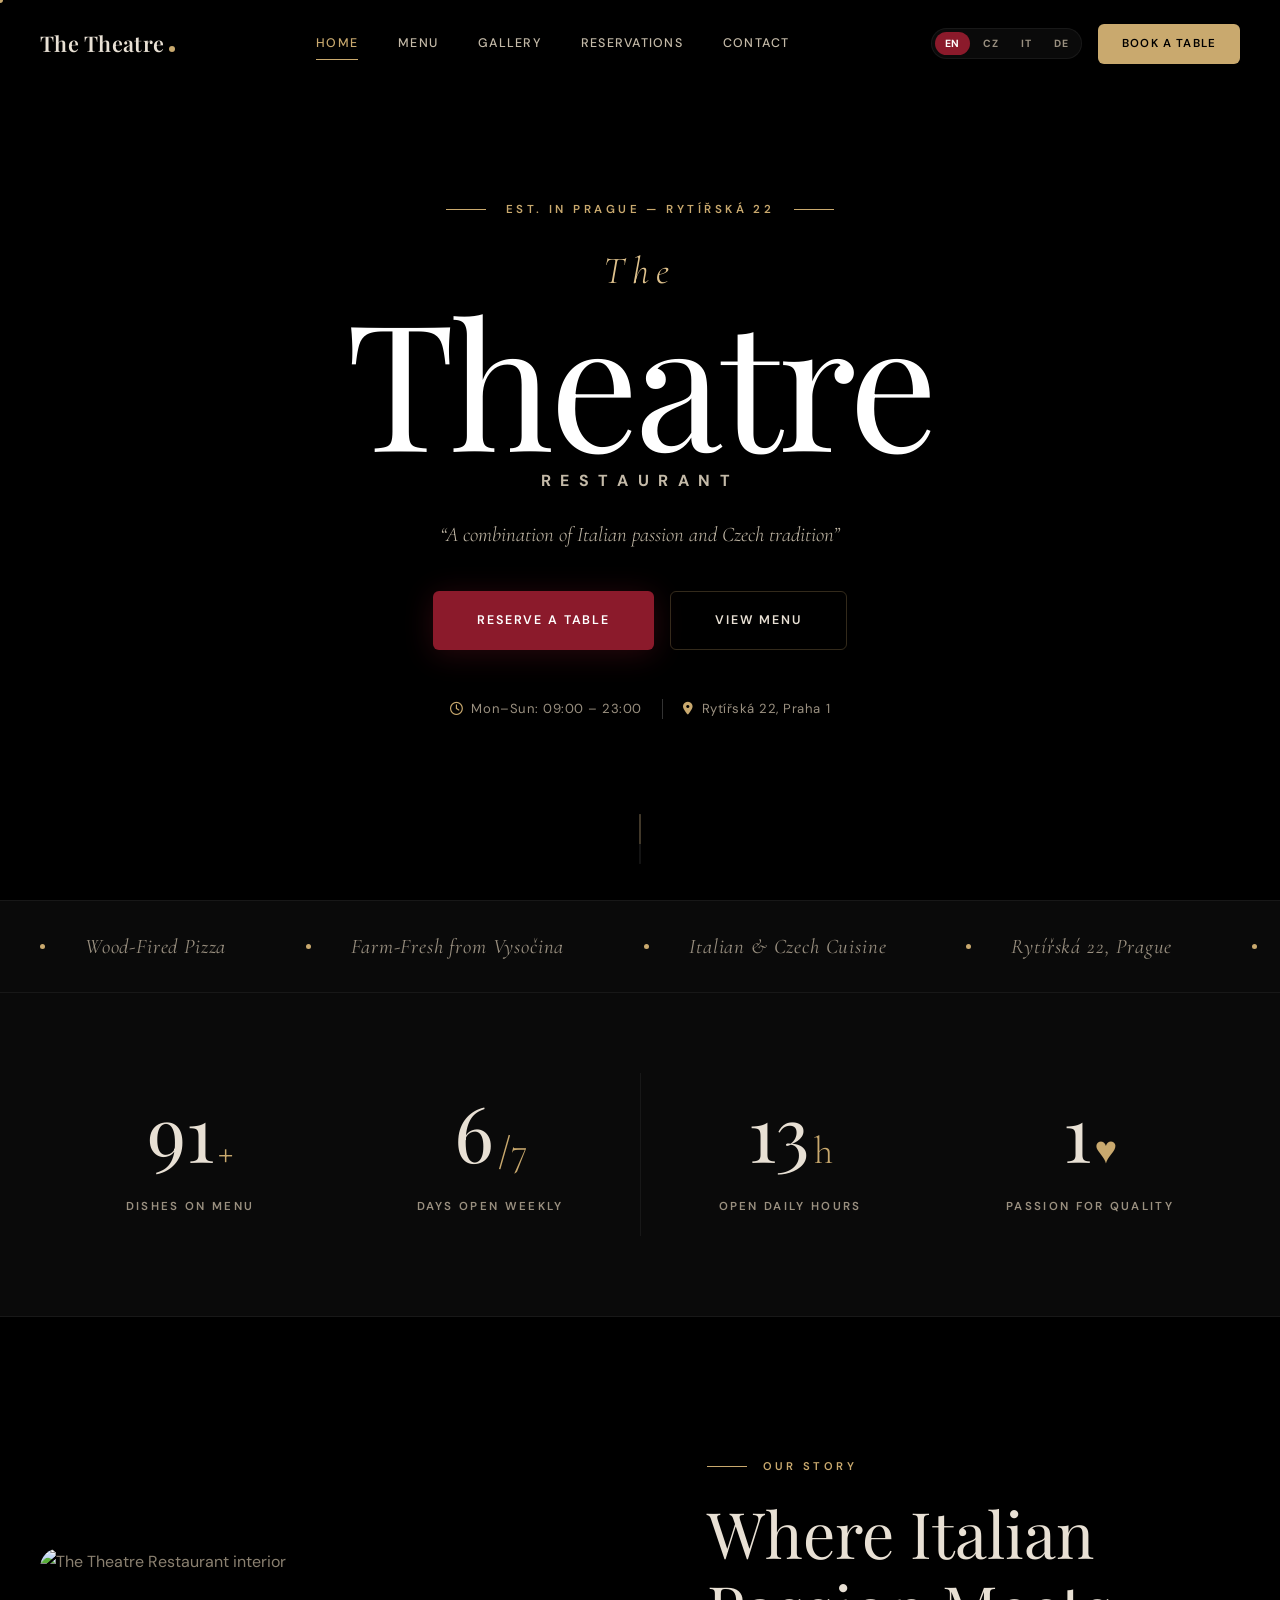
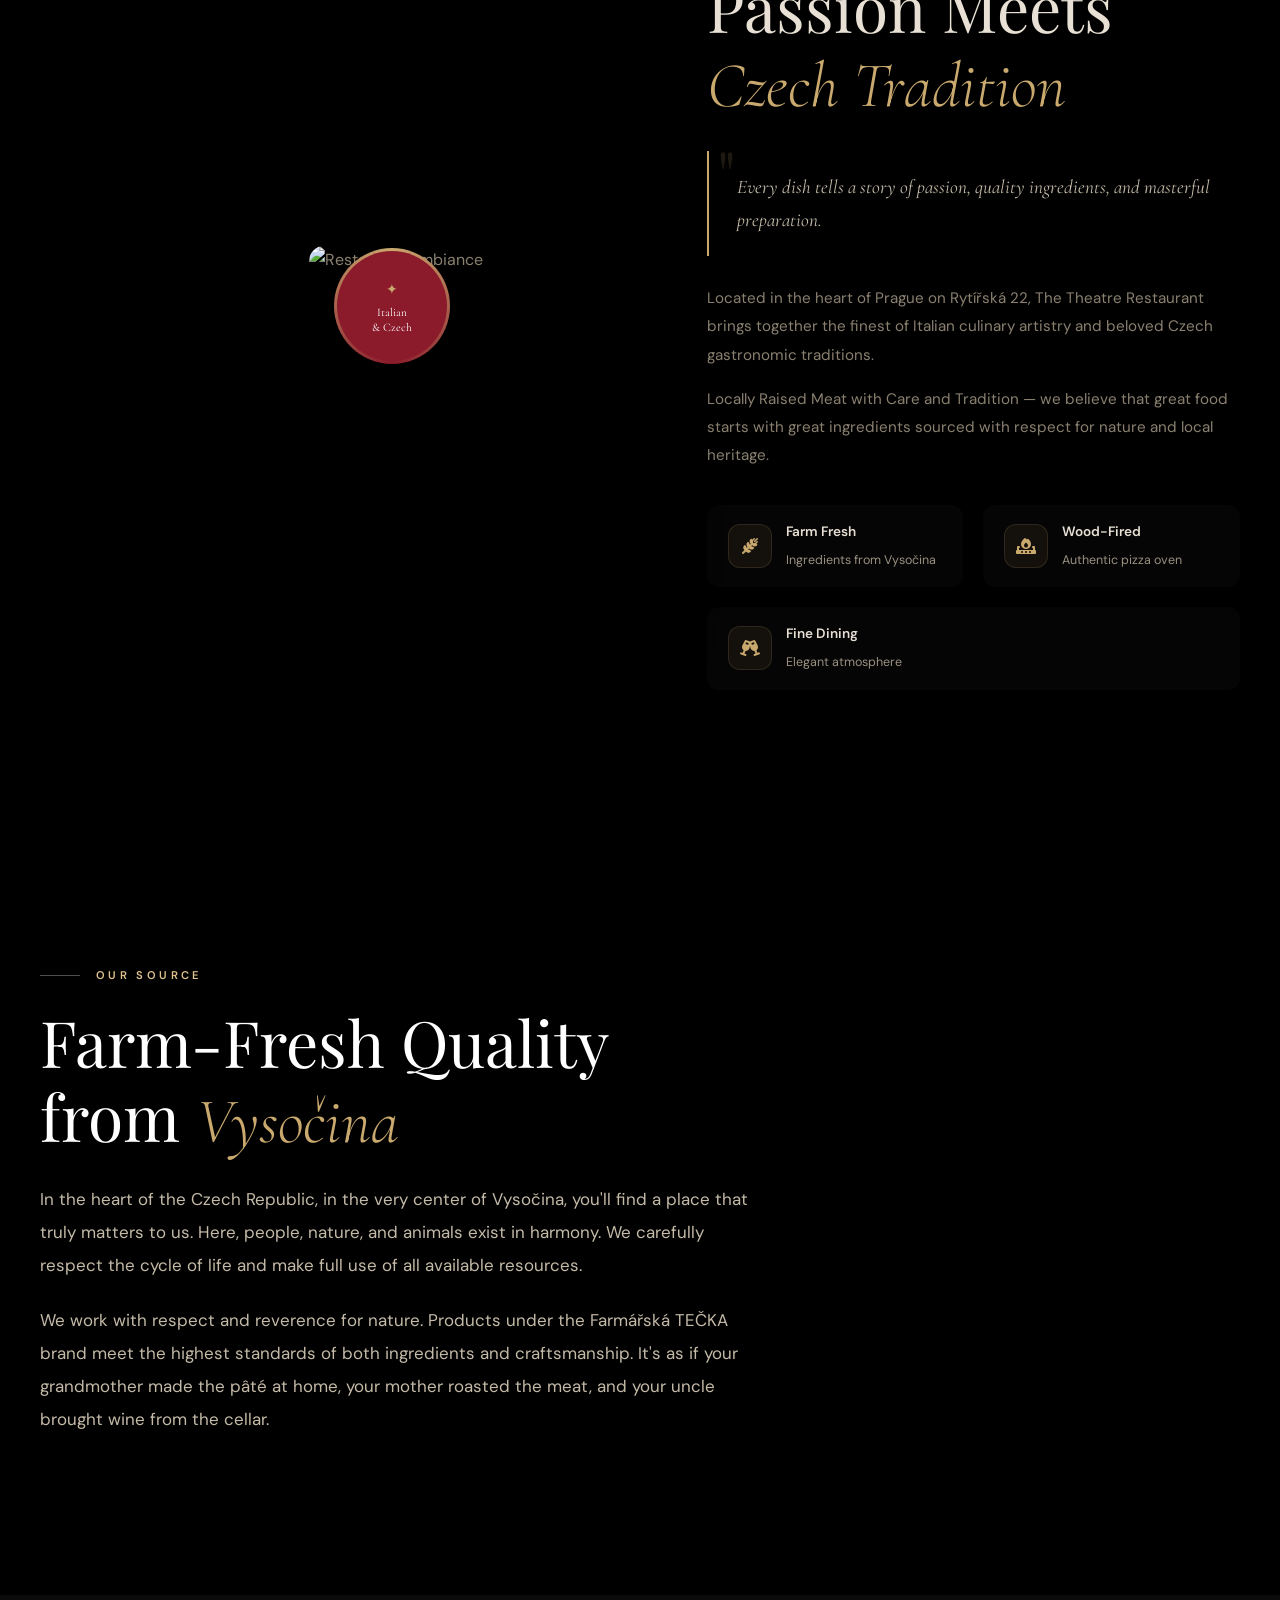
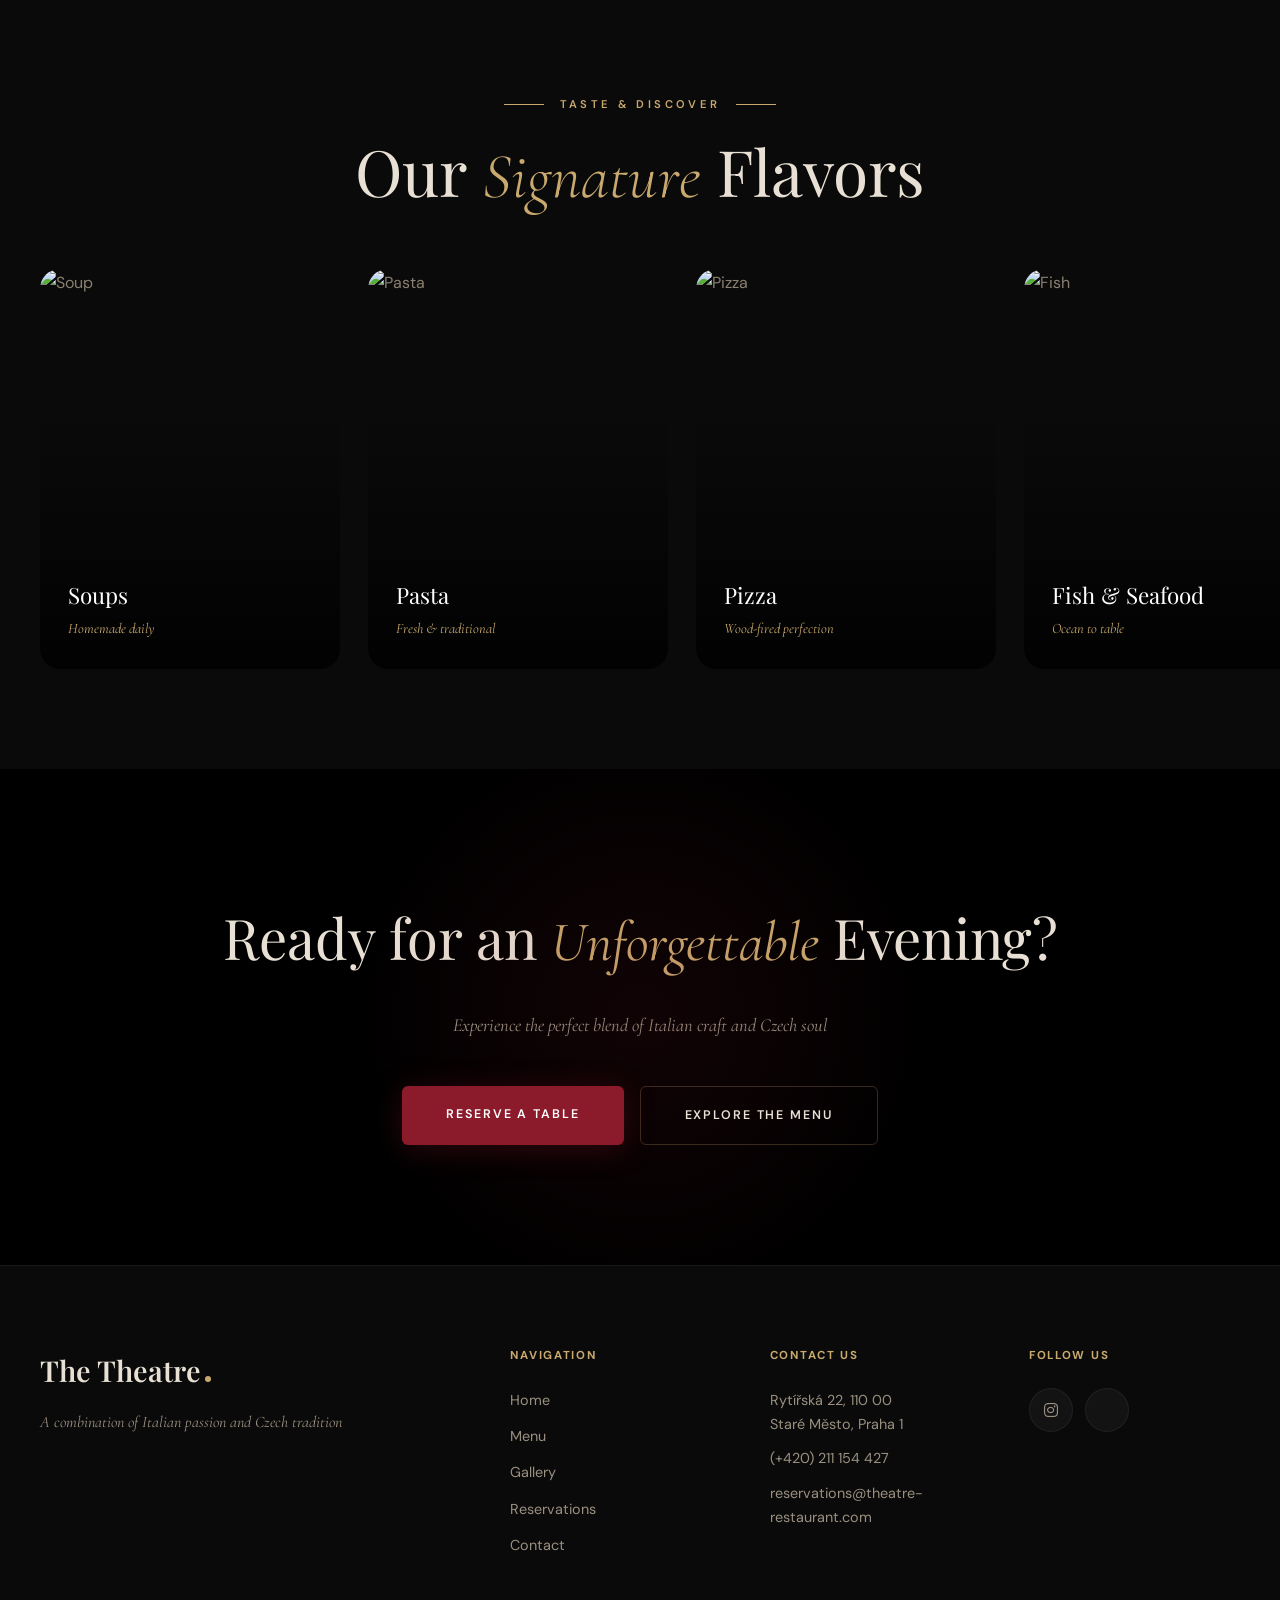
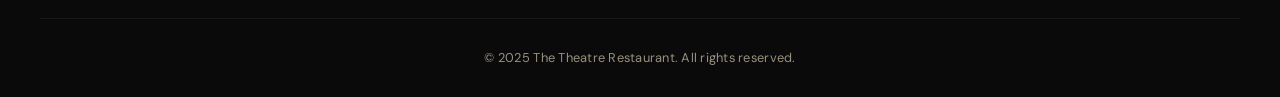
==== index.html @ ca12c2be "Initial commit - Theatre Restaurant website" ====
<!DOCTYPE html>
<html lang="en" data-lang="en">
<head>
    <meta charset="UTF-8">
    <meta name="viewport" content="width=device-width, initial-scale=1.0">
    <title>The Theatre Restaurant — Italian & Czech Cuisine in Prague</title>
    <meta name="description" content="A combination of Italian passion and Czech tradition. Restaurant in the heart of Prague, Rytířská 22.">

    <!-- Fonts -->
    <link rel="preconnect" href="https://fonts.googleapis.com">
    <link rel="preconnect" href="https://fonts.gstatic.com" crossorigin>
    <link href="https://fonts.googleapis.com/css2?family=Playfair+Display:ital,wght@0,400;0,500;0,600;1,400;1,500&family=DM+Sans:wght@300;400;500;600;700&family=Cormorant+Garamond:ital,wght@0,300;0,400;0,500;1,300;1,400;1,500&display=swap" rel="stylesheet">
    <!-- Icons -->
    <link rel="stylesheet" href="https://cdnjs.cloudflare.com/ajax/libs/font-awesome/6.5.1/css/all.min.css">
    <!-- Styles -->
    <link rel="stylesheet" href="css/style.css">
</head>
<body>

    <!-- Scroll Progress Bar -->
    <div class="scroll-progress" id="scrollProgress"></div>

    <!-- Film Grain Overlay -->
    <div class="grain"></div>

    <!-- Custom Cursor -->
    <div class="cursor-dot" id="cursorDot"></div>
    <div class="cursor-ring" id="cursorRing"></div>

    <!-- Preloader -->
    <div id="preloader">
        <div class="preloader-text"><span>The Theatre</span></div>
        <div class="preloader-bar"></div>
    </div>

    <!-- ==================== NAVIGATION ==================== -->
    <nav class="navbar" id="navbar">
        <div class="nav-inner">
            <a href="index.html" class="nav-logo">
                <span class="logo-text">The Theatre<span class="logo-dot"></span></span>
            </a>
            <div class="nav-links" id="navLinks">
                <a href="index.html" class="active" data-i18n="nav.home">Home</a>
                <a href="menu.html" data-i18n="nav.menu">Menu</a>
                <a href="gallery.html" data-i18n="nav.gallery">Gallery</a>
                <a href="reservations.html" data-i18n="nav.reservations">Reservations</a>
                <a href="contact.html" data-i18n="nav.contact">Contact</a>
            </div>
            <div class="nav-right">
                <div class="lang-switcher">
                    <button class="lang-btn active" data-lang="en">EN</button>
                    <button class="lang-btn" data-lang="cs">CZ</button>
                    <button class="lang-btn" data-lang="it">IT</button>
                    <button class="lang-btn" data-lang="de">DE</button>
                </div>
                <a href="reservations.html" class="nav-cta" data-i18n="nav.book">Book a Table</a>
                <button class="hamburger" id="hamburger" aria-label="Menu">
                    <span></span><span></span><span></span>
                </button>
            </div>
        </div>
    </nav>

    <!-- Mobile Navigation -->
    <div class="mobile-nav" id="mobileNav">
        <a href="index.html" data-i18n="nav.home">Home</a>
        <a href="menu.html" data-i18n="nav.menu">Menu</a>
        <a href="gallery.html" data-i18n="nav.gallery">Gallery</a>
        <a href="reservations.html" data-i18n="nav.reservations">Reservations</a>
        <a href="contact.html" data-i18n="nav.contact">Contact</a>
    </div>

    <!-- ==================== HERO ==================== -->
    <section class="hero-cin" id="hero">
        <!-- Background -->
        <div class="hero-cin-bg-wrap">
            <div class="hero-cin-bg" id="heroCinBg" style="background-image: url('https://images.squarespace-cdn.com/content/v1/67d8b73ece40840cde478d43/10da3cb5-e94c-4bc4-a125-7e8a6ef0e000/DJI_20250313221331_0177_D+%281%29.JPG?format=2500w')"></div>
            <div class="hero-cin-overlay"></div>
        </div>

        <!-- Main content — centered -->
        <div class="hero-cin-content">
            <div class="hero-cin-inner">
                <div class="hero-cin-tag">
                    <span class="hero-cin-tag-line"></span>
                    <span data-i18n="hero.badge">Est. in Prague &mdash; Rytířská 22</span>
                    <span class="hero-cin-tag-line"></span>
                </div>

                <h1 class="hero-cin-title">
                    <span class="hero-cin-title-line hero-cin-title--sm"><span>The</span></span>
                    <span class="hero-cin-title-line hero-cin-title--xl"><span>Theatre</span></span>
                    <span class="hero-cin-title-line hero-cin-title--md"><span>Restaurant</span></span>
                </h1>

                <p class="hero-cin-subtitle" data-i18n="hero.subtitle">&ldquo;A combination of Italian passion and Czech tradition&rdquo;</p>

                <div class="hero-cin-actions">
                    <a href="reservations.html" class="btn btn-primary" data-i18n="hero.reserve">Reserve a Table</a>
                    <a href="menu.html" class="btn btn-outline" data-i18n="hero.viewMenu">View Menu</a>
                </div>

                <div class="hero-cin-meta">
                    <div class="hero-cin-meta-item">
                        <i class="fa-regular fa-clock"></i>
                        <span data-i18n="hero.hours">Mon&ndash;Sun: 09:00 &ndash; 23:00</span>
                    </div>
                    <div class="hero-cin-meta-sep"></div>
                    <div class="hero-cin-meta-item">
                        <i class="fa-solid fa-location-dot"></i>
                        <span>Rytířská 22, Praha 1</span>
                    </div>
                </div>
            </div>
        </div>

        <!-- Scroll indicator -->
        <div class="hero-cin-scroll">
            <div class="scroll-line-wrap"><div class="scroll-line-inner"></div></div>
        </div>
    </section>

    <!-- ==================== MARQUEE ==================== -->
    <div class="marquee-section">
        <div class="marquee-track">
            <div class="marquee-item"><span class="marquee-dot"></span> Wood-Fired Pizza</div>
            <div class="marquee-item"><span class="marquee-dot"></span> Farm-Fresh from Vysočina</div>
            <div class="marquee-item"><span class="marquee-dot"></span> Italian & Czech Cuisine</div>
            <div class="marquee-item"><span class="marquee-dot"></span> Rytířská 22, Prague</div>
            <div class="marquee-item"><span class="marquee-dot"></span> Farmářská TEČKA Brand</div>
            <div class="marquee-item"><span class="marquee-dot"></span> Open Daily 09–23</div>
            <div class="marquee-item"><span class="marquee-dot"></span> Wood-Fired Pizza</div>
            <div class="marquee-item"><span class="marquee-dot"></span> Farm-Fresh from Vysočina</div>
            <div class="marquee-item"><span class="marquee-dot"></span> Italian & Czech Cuisine</div>
            <div class="marquee-item"><span class="marquee-dot"></span> Rytířská 22, Prague</div>
            <div class="marquee-item"><span class="marquee-dot"></span> Farmářská TEČKA Brand</div>
            <div class="marquee-item"><span class="marquee-dot"></span> Open Daily 09–23</div>
        </div>
    </div>

    <!-- ==================== EXPERIENCE NUMBERS ==================== -->
    <section class="numbers-section">
        <div class="container">
            <div class="numbers-grid">
                <div class="number-item" data-reveal="up">
                    <div class="number-top">
                        <span class="number-value" data-count="100">0</span>
                        <span class="number-suffix">+</span>
                    </div>
                    <span class="number-label" data-i18n="numbers.dishes">Dishes on Menu</span>
                </div>
                <div class="number-item" data-reveal="up">
                    <div class="number-top">
                        <span class="number-value" data-count="7">0</span>
                        <span class="number-suffix">/7</span>
                    </div>
                    <span class="number-label" data-i18n="numbers.days">Days Open Weekly</span>
                </div>
                <div class="number-item" data-reveal="up">
                    <div class="number-top">
                        <span class="number-value" data-count="14">0</span>
                        <span class="number-suffix">h</span>
                    </div>
                    <span class="number-label" data-i18n="numbers.hours">Open Daily Hours</span>
                </div>
                <div class="number-item" data-reveal="up">
                    <div class="number-top">
                        <span class="number-value" data-count="1">0</span>
                        <span class="number-suffix">♥</span>
                    </div>
                    <span class="number-label" data-i18n="numbers.passion">Passion for Quality</span>
                </div>
            </div>
        </div>
    </section>

    <!-- ==================== EDITORIAL ABOUT ==================== -->
    <section class="section editorial" id="about">
        <div class="container">
            <div class="editorial-layout">
                <div class="editorial-images">
                    <div class="editorial-img editorial-img--1" data-reveal="scale">
                        <img src="https://images.squarespace-cdn.com/content/v1/67d8b73ece40840cde478d43/31e2a18d-aaa5-4aea-b0bf-c4d9b74e3cf2/WhatsApp+Image+2025-11-28+at+12.40.47+PM.jpeg?format=1000w" alt="The Theatre Restaurant interior" loading="lazy">
                    </div>
                    <div class="editorial-img editorial-img--2" data-reveal="scale">
                        <img src="https://images.squarespace-cdn.com/content/v1/67d8b73ece40840cde478d43/2cbe00eb-f51b-4e20-ba0b-ef319ad68e1a/WhatsApp+Image+2025-11-28+at+12.40.47+PM+%284%29.jpeg?format=750w" alt="Restaurant ambiance" loading="lazy">
                    </div>
                    <!-- Floating badge -->
                    <div class="editorial-badge">
                        <div class="editorial-badge-inner">
                            <span class="editorial-badge-icon">✦</span>
                            <span class="editorial-badge-text" data-i18n="about.badge">Italian<br>& Czech</span>
                        </div>
                    </div>
                </div>
                <div class="editorial-content" data-reveal="left">
                    <div class="section-tag" data-i18n="about.tag">Our Story</div>
                    <h2 class="section-title" data-i18n="about.title">Where Italian Passion Meets <em>Czech Tradition</em></h2>
                    <blockquote class="editorial-quote">
                        <span>"</span>
                        <p data-i18n="about.quote">Every dish tells a story of passion, quality ingredients, and masterful preparation.</p>
                    </blockquote>
                    <p class="editorial-text" data-i18n="about.text1">Located in the heart of Prague on Rytířská 22, The Theatre Restaurant brings together the finest of Italian culinary artistry and beloved Czech gastronomic traditions.</p>
                    <p class="editorial-text" data-i18n="about.text2">Locally Raised Meat with Care and Tradition — we believe that great food starts with great ingredients sourced with respect for nature and local heritage.</p>
                    <div class="editorial-features">
                        <div class="editorial-feat">
                            <div class="editorial-feat-icon"><i class="fa-solid fa-wheat-awn"></i></div>
                            <div>
                                <strong data-i18n="about.feature1.title">Farm Fresh</strong>
                                <span data-i18n="about.feature1.text">Ingredients from Vysočina</span>
                            </div>
                        </div>
                        <div class="editorial-feat">
                            <div class="editorial-feat-icon"><i class="fa-solid fa-fire-burner"></i></div>
                            <div>
                                <strong data-i18n="about.feature2.title">Wood-Fired</strong>
                                <span data-i18n="about.feature2.text">Authentic pizza oven</span>
                            </div>
                        </div>
                        <div class="editorial-feat">
                            <div class="editorial-feat-icon"><i class="fa-solid fa-champagne-glasses"></i></div>
                            <div>
                                <strong data-i18n="about.feature3.title">Fine Dining</strong>
                                <span data-i18n="about.feature3.text">Elegant atmosphere</span>
                            </div>
                        </div>
                    </div>
                </div>
            </div>
        </div>
    </section>

    <!-- ==================== FARM / VYSOČINA ==================== -->
    <section class="farm-section">
        <div class="farm-bg" style="background-image: url('https://images.squarespace-cdn.com/content/v1/67d8b73ece40840cde478d43/357dfa46-0c1a-457e-b28d-58ac3c4186ce/Vysocina.jpg?format=2500w')"></div>
        <div class="farm-overlay"></div>
        <div class="container farm-content">
            <div class="farm-text" data-reveal="up">
                <div class="section-tag section-tag--light" data-i18n="farm.tag">Our Source</div>
                <h2 class="section-title" style="color: var(--clr-white);" data-i18n="farm.title">Farm-Fresh Quality from <em>Vysočina</em></h2>
                <p data-i18n="farm.text1">In the heart of the Czech Republic, in the very center of Vysočina, you'll find a place that truly matters to us. Here, people, nature, and animals exist in harmony. We carefully respect the cycle of life and make full use of all available resources.</p>
                <p data-i18n="farm.text2">We work with respect and reverence for nature. Products under the Farmářská TEČKA brand meet the highest standards of both ingredients and craftsmanship. It's as if your grandmother made the pâté at home, your mother roasted the meat, and your uncle brought wine from the cellar.</p>
            </div>
        </div>
    </section>

    <!-- ==================== FOOD SHOWCASE (Horizontal Scroll) ==================== -->
    <section class="showcase-section">
        <div class="showcase-header" data-reveal="up">
            <div class="section-tag section-tag--center" data-i18n="showcase.tag">Taste & Discover</div>
            <h2 class="section-title section-title--center" data-i18n="showcase.title">Our <em>Signature</em> Flavors</h2>
        </div>
        <div class="showcase-scroll">
            <div class="showcase-card">
                <img src="https://images.squarespace-cdn.com/content/v1/67d8b73ece40840cde478d43/7682d4be-b193-4813-a214-3af2c6ad6e8d/IMG_0100.jpg?format=750w" alt="Soup" loading="lazy">
                <div class="showcase-card-label">
                    <span data-i18n="showcase.soups">Soups</span>
                    <small data-i18n="showcase.soupsSub">Homemade daily</small>
                </div>
            </div>
            <div class="showcase-card">
                <img src="https://images.squarespace-cdn.com/content/v1/67d8b73ece40840cde478d43/0f1508d6-5ca4-42c0-a19f-3ad8b4301cb6/IMG_0261.jpg?format=750w" alt="Pasta" loading="lazy">
                <div class="showcase-card-label">
                    <span data-i18n="showcase.pasta">Pasta</span>
                    <small data-i18n="showcase.pastaSub">Fresh & traditional</small>
                </div>
            </div>
            <div class="showcase-card">
                <img src="https://images.squarespace-cdn.com/content/v1/67d8b73ece40840cde478d43/1aa6b6f0-b0f4-4caf-b5cb-23c4ff048c53/IMG_0264.jpg?format=750w" alt="Pizza" loading="lazy">
                <div class="showcase-card-label">
                    <span>Pizza</span>
                    <small data-i18n="showcase.pizzaSub">Wood-fired perfection</small>
                </div>
            </div>
            <div class="showcase-card">
                <img src="https://images.squarespace-cdn.com/content/v1/67d8b73ece40840cde478d43/35ded135-2a44-442d-bc94-c3c1431b59f2/IMG_0313.jpg?format=750w" alt="Fish" loading="lazy">
                <div class="showcase-card-label">
                    <span data-i18n="showcase.fish">Fish & Seafood</span>
                    <small data-i18n="showcase.fishSub">Ocean to table</small>
                </div>
            </div>
            <!-- Duplicate for infinite scroll -->
            <div class="showcase-card">
                <img src="https://images.squarespace-cdn.com/content/v1/67d8b73ece40840cde478d43/7682d4be-b193-4813-a214-3af2c6ad6e8d/IMG_0100.jpg?format=750w" alt="Soup" loading="lazy">
                <div class="showcase-card-label">
                    <span data-i18n="showcase.soups">Soups</span>
                    <small data-i18n="showcase.soupsSub">Homemade daily</small>
                </div>
            </div>
            <div class="showcase-card">
                <img src="https://images.squarespace-cdn.com/content/v1/67d8b73ece40840cde478d43/0f1508d6-5ca4-42c0-a19f-3ad8b4301cb6/IMG_0261.jpg?format=750w" alt="Pasta" loading="lazy">
                <div class="showcase-card-label">
                    <span data-i18n="showcase.pasta">Pasta</span>
                    <small data-i18n="showcase.pastaSub">Fresh & traditional</small>
                </div>
            </div>
            <div class="showcase-card">
                <img src="https://images.squarespace-cdn.com/content/v1/67d8b73ece40840cde478d43/1aa6b6f0-b0f4-4caf-b5cb-23c4ff048c53/IMG_0264.jpg?format=750w" alt="Pizza" loading="lazy">
                <div class="showcase-card-label">
                    <span>Pizza</span>
                    <small data-i18n="showcase.pizzaSub">Wood-fired perfection</small>
                </div>
            </div>
            <div class="showcase-card">
                <img src="https://images.squarespace-cdn.com/content/v1/67d8b73ece40840cde478d43/35ded135-2a44-442d-bc94-c3c1431b59f2/IMG_0313.jpg?format=750w" alt="Fish" loading="lazy">
                <div class="showcase-card-label">
                    <span data-i18n="showcase.fish">Fish & Seafood</span>
                    <small data-i18n="showcase.fishSub">Ocean to table</small>
                </div>
            </div>
        </div>
    </section>

    <!-- ==================== CTA BANNER ==================== -->
    <section class="cta-banner" data-reveal="up">
        <div class="cta-glow"></div>
        <div class="container">
            <h2 class="cta-title" data-i18n="cta.title">Ready for an <em>Unforgettable</em> Evening?</h2>
            <p class="cta-sub" data-i18n="cta.sub">Experience the perfect blend of Italian craft and Czech soul</p>
            <div class="cta-actions">
                <a href="reservations.html" class="btn btn-primary magnetic-wrap" data-i18n="cta.reserve">Reserve a Table</a>
                <a href="menu.html" class="btn btn-outline magnetic-wrap" data-i18n="cta.menu">Explore the Menu</a>
            </div>
        </div>
    </section>

    <!-- ==================== FOOTER ==================== -->
    <footer class="footer">
        <div class="container">
            <div class="footer-main">
                <div class="footer-brand">
                    <h3 class="footer-logo-text">The Theatre<span class="logo-dot"></span></h3>
                    <p class="footer-tagline" data-i18n="footer.tagline">A combination of Italian passion and Czech tradition</p>
                </div>
                <div class="footer-col">
                    <h4 class="footer-heading" data-i18n="footer.navigation">Navigation</h4>
                    <div class="footer-link-list">
                        <a href="index.html" data-i18n="nav.home">Home</a>
                        <a href="menu.html" data-i18n="nav.menu">Menu</a>
                        <a href="gallery.html" data-i18n="nav.gallery">Gallery</a>
                        <a href="reservations.html" data-i18n="nav.reservations">Reservations</a>
                        <a href="contact.html" data-i18n="nav.contact">Contact</a>
                    </div>
                </div>
                <div class="footer-col">
                    <h4 class="footer-heading" data-i18n="footer.contactUs">Contact Us</h4>
                    <div class="footer-contact-text">
                        <p>Rytířská 22, 110 00<br>Staré Město, Praha 1</p>
                        <p><a href="tel:+420211154427">(+420) 211 154 427</a></p>
                        <p><a href="mailto:reservations@theatre-restaurant.com">reservations@theatre-restaurant.com</a></p>
                    </div>
                </div>
                <div class="footer-col">
                    <h4 class="footer-heading" data-i18n="footer.followUs">Follow Us</h4>
                    <div class="footer-social-links">
                        <a href="https://www.instagram.com/the_theatre_trattoria/" target="_blank" rel="noopener" class="footer-social-btn" aria-label="Instagram"><i class="fa-brands fa-instagram"></i></a>
                        <a href="https://www.tripadvisor.com/Restaurant_Review-g274707-d27938620-Reviews-The_Theatre_Trattoria_Restaurant-Prague_Bohemia.html" target="_blank" rel="noopener" class="footer-social-btn" aria-label="TripAdvisor"><i class="fa-brands fa-tripadvisor"></i></a>
                    </div>
                </div>
            </div>
            <div class="footer-bottom">
                <p>&copy; 2025 The Theatre Restaurant. All rights reserved.</p>
            </div>
        </div>
    </footer>

    <!-- Back to Top -->
    <button class="back-to-top" id="backToTop" aria-label="Back to top">
        <i class="fa-solid fa-arrow-up"></i>
    </button>

    <script src="js/translations.js"></script>
    <script src="js/main.js"></script>
</body>
</html>
---- css/style.css ----
/* ============================================================
   THE THEATRE RESTAURANT — Premium Design System
   Multi-page | Dark Luxury | Unique Visual Effects
   ============================================================ */

/* ==================== CSS CUSTOM PROPERTIES ==================== */
:root {
    --clr-bg:         #000000;
    --clr-bg-2:       #0a0a0a;
    --clr-bg-3:       #111111;
    --clr-bg-card:    #0d0d0d;
    --clr-primary:    #8B1A2B;
    --clr-primary-l:  #a82240;
    --clr-gold:       #C9A96E;
    --clr-gold-l:     #dfc28d;
    --clr-white:      #ffffff;
    --clr-light:      #e8e0d4;
    --clr-light-2:    #c4baa8;
    --clr-light-3:    #9a9080;
    --clr-text:       #8a8070;
    --clr-border:     rgba(255,255,255,0.06);
    --clr-border-h:   rgba(201,169,110,0.25);

    --f-heading:  'Playfair Display', serif;
    --f-body:     'DM Sans', sans-serif;
    --f-accent:   'Cormorant Garamond', serif;

    --container:  1280px;
    --section-py: 140px;

    --ease-out-expo:  cubic-bezier(0.16, 1, 0.3, 1);
    --tr-fast:    0.3s cubic-bezier(0.16, 1, 0.3, 1);
    --tr-medium:  0.6s cubic-bezier(0.16, 1, 0.3, 1);
    --tr-slow:    1s cubic-bezier(0.16, 1, 0.3, 1);

    --r-sm:  6px;
    --r-md:  12px;
    --r-lg:  20px;
    --r-xl:  32px;
}

/* ==================== RESET ==================== */
*, *::before, *::after { box-sizing: border-box; margin: 0; padding: 0; }
html { scroll-behavior: smooth; -webkit-font-smoothing: antialiased; -moz-osx-font-smoothing: grayscale; }
body {
    font-family: var(--f-body);
    font-size: 16px;
    line-height: 1.7;
    color: var(--clr-text);
    background: #000000;
    background-image: none;
    overflow-x: hidden;
}
body.no-scroll { overflow: hidden; }
img { display: block; max-width: 100%; height: auto; }
a { text-decoration: none; color: inherit; }
ul, ol { list-style: none; }
button { font-family: inherit; cursor: pointer; border: none; background: none; }
input, select, textarea { font-family: inherit; font-size: inherit; }

/* ==================== SCROLL PROGRESS BAR ==================== */
.scroll-progress {
    position: fixed; top: 0; left: 0;
    height: 3px; width: 0%;
    background: linear-gradient(90deg, var(--clr-primary), var(--clr-gold));
    z-index: 10001;
    transition: width 0.1s linear;
}

/* ==================== FILM GRAIN (disabled — was causing grainy look) ==================== */
.grain {
    display: none;
}

/* ==================== CUSTOM CURSOR ==================== */
.cursor-dot, .cursor-ring { display: none; }
@media (hover: hover) and (pointer: fine) {
    .cursor-dot {
        display: block; position: fixed;
        width: 6px; height: 6px;
        background: var(--clr-gold); border-radius: 50%;
        pointer-events: none; z-index: 100000;
        left: -3px; top: -3px;
        mix-blend-mode: difference;
        transition: width 0.2s, height 0.2s, background 0.2s;
    }
    .cursor-dot.cursor-hover {
        width: 10px; height: 10px;
        background: var(--clr-primary);
    }
    .cursor-ring {
        display: block; position: fixed;
        width: 40px; height: 40px;
        border: 1.5px solid var(--clr-gold); border-radius: 50%;
        pointer-events: none; z-index: 99999;
        left: -20px; top: -20px;
        opacity: 0.4;
        transition: width 0.4s var(--ease-out-expo), height 0.4s var(--ease-out-expo), opacity 0.3s, border-color 0.3s;
    }
    .cursor-ring.cursor-hover { width: 60px; height: 60px; left: -30px; top: -30px; border-color: var(--clr-primary); opacity: 0.7; }
}

/* ==================== PRELOADER ==================== */
#preloader {
    position: fixed; inset: 0;
    background: var(--clr-bg); z-index: 99999;
    display: flex; align-items: center; justify-content: center; flex-direction: column; gap: 24px;
    transition: opacity 0.8s ease 0.1s, visibility 0.8s ease 0.1s;
}
#preloader.loaded { opacity: 0; visibility: hidden; pointer-events: none; }
.preloader-text {
    font-family: var(--f-heading);
    font-size: clamp(2rem, 5vw, 3.5rem);
    color: var(--clr-light); font-weight: 400; overflow: hidden;
}
.preloader-text span { display: inline-block; animation: preloaderReveal 1.2s var(--ease-out-expo) both; }
@keyframes preloaderReveal { from { transform: translateY(100%); opacity: 0; } to { transform: translateY(0); opacity: 1; } }
.preloader-bar { width: 120px; height: 1px; background: var(--clr-border); position: relative; overflow: hidden; }
.preloader-bar::after {
    content: ''; position: absolute; inset: 0;
    background: var(--clr-gold);
    animation: preloaderScan 1.5s ease-in-out infinite;
}
@keyframes preloaderScan { 0% { transform: translateX(-100%); } 100% { transform: translateX(100%); } }

/* ==================== UTILITIES ==================== */
.container { max-width: var(--container); margin: 0 auto; padding: 0 clamp(20px, 4vw, 40px); width: 100%; }
.section { padding: var(--section-py) 0; position: relative; }

.section-tag {
    font-family: var(--f-body); font-size: 0.7rem; font-weight: 600;
    letter-spacing: 0.3em; text-transform: uppercase; color: var(--clr-gold);
    display: flex; align-items: center; gap: 16px; margin-bottom: 20px;
}
.section-tag::before { content: ''; width: 40px; height: 1px; background: var(--clr-gold); }
.section-tag--center { justify-content: center; }
.section-tag--center::after { content: ''; width: 40px; height: 1px; background: var(--clr-gold); }
.section-tag--light { color: var(--clr-gold-l); }
.section-tag--light::before, .section-tag--light::after { background: rgba(255,255,255,0.3); }

.section-title {
    font-family: var(--f-heading);
    font-size: clamp(2.2rem, 5vw, 4rem);
    color: var(--clr-light); font-weight: 400; line-height: 1.15; margin-bottom: 24px;
}
.section-title--center { text-align: center; }
.section-title em { font-style: italic; color: var(--clr-gold); font-family: var(--f-accent); font-weight: 300; }

/* ==================== BUTTONS ==================== */
.btn {
    display: inline-flex; align-items: center; justify-content: center; gap: 10px;
    padding: 18px 44px; font-size: 0.78rem; font-weight: 600;
    letter-spacing: 0.15em; text-transform: uppercase;
    border-radius: var(--r-sm); position: relative; overflow: hidden;
    transition: transform var(--tr-fast), box-shadow var(--tr-fast);
}
.btn::before {
    content: ''; position: absolute; inset: 0;
    background: radial-gradient(circle at 50% 50%, rgba(255,255,255,0.15) 0%, transparent 60%);
    opacity: 0; transition: opacity 0.3s;
}
.btn:hover::before { opacity: 1; }
.btn:hover { transform: translateY(-3px); }
.btn-primary { background: var(--clr-primary); color: var(--clr-white); box-shadow: 0 4px 30px rgba(139,26,43,0.3); }
.btn-primary:hover { box-shadow: 0 8px 40px rgba(139,26,43,0.5); }
.btn-outline { color: var(--clr-light); border: 1px solid var(--clr-border-h); background: transparent; }
.btn-outline:hover { border-color: var(--clr-gold); box-shadow: 0 4px 30px rgba(201,169,110,0.15); }
.btn-full { width: 100%; }
.magnetic-wrap { display: inline-block; position: relative; }

/* ==================== NAVIGATION ==================== */
.navbar {
    position: fixed; top: 0; left: 0; width: 100%; z-index: 1000;
    padding: 24px 0; transition: all var(--tr-medium);
    background: rgba(0,0,0,0.95);
    backdrop-filter: blur(20px);
    -webkit-backdrop-filter: blur(20px);
}
.navbar.scrolled {
    background: rgba(0,0,0,0.98); backdrop-filter: blur(24px) saturate(1.2);
    padding: 14px 0; box-shadow: 0 1px 0 var(--clr-border);
}
.navbar.nav-hidden { transform: translateY(-100%); }
.nav-inner {
    max-width: var(--container); margin: 0 auto;
    padding: 0 clamp(20px, 4vw, 40px);
    display: flex; align-items: center; justify-content: space-between;
}
.nav-logo { z-index: 1001; display: flex; align-items: center; gap: 12px; }
.logo-text {
    font-family: var(--f-heading); font-size: 1.35rem;
    color: var(--clr-light); font-weight: 600; letter-spacing: 0.02em;
}
.logo-dot { width: 6px; height: 6px; background: var(--clr-gold); border-radius: 50%; display: inline-block; margin-left: 4px; }
.nav-links { display: flex; align-items: center; gap: 40px; }
.nav-links a {
    font-size: 0.78rem; font-weight: 500; letter-spacing: 0.1em; text-transform: uppercase;
    color: var(--clr-light-2); position: relative; padding: 6px 0; transition: color var(--tr-fast);
}
.nav-links a::after {
    content: ''; position: absolute; bottom: 0; left: 0;
    width: 0; height: 1px; background: var(--clr-gold); transition: width var(--tr-fast);
}
.nav-links a:hover, .nav-links a.active { color: var(--clr-gold); }
.nav-links a:hover::after, .nav-links a.active::after { width: 100%; }
.nav-right { display: flex; align-items: center; gap: 16px; }
.lang-switcher {
    display: flex; gap: 3px; background: rgba(255,255,255,0.04);
    border-radius: 24px; padding: 3px; border: 1px solid var(--clr-border);
}
.lang-btn {
    font-size: 0.65rem; font-weight: 700; letter-spacing: 0.05em;
    color: var(--clr-light-3); padding: 5px 10px; border-radius: 20px; transition: all var(--tr-fast);
}
.lang-btn:hover { color: var(--clr-light); }
.lang-btn.active { background: var(--clr-primary); color: var(--clr-white); }
.nav-cta {
    font-size: 0.72rem; font-weight: 600; letter-spacing: 0.1em; text-transform: uppercase;
    color: var(--clr-bg); background: var(--clr-gold);
    padding: 10px 24px; border-radius: var(--r-sm); transition: all var(--tr-fast);
}
.nav-cta:hover { background: var(--clr-gold-l); transform: translateY(-2px); box-shadow: 0 4px 20px rgba(201,169,110,0.35); }
.hamburger { display: none; flex-direction: column; gap: 7px; padding: 8px; z-index: 1001; }
.hamburger span {
    display: block; width: 30px; height: 1.5px;
    background: var(--clr-light); transition: all var(--tr-fast); transform-origin: center;
}
.hamburger.active span:nth-child(1) { transform: translateY(8.5px) rotate(45deg); }
.hamburger.active span:nth-child(2) { opacity: 0; transform: scaleX(0); }
.hamburger.active span:nth-child(3) { transform: translateY(-8.5px) rotate(-45deg); }

/* Mobile Nav */
.mobile-nav {
    position: fixed; inset: 0; background: rgba(0,0,0,0.98);
    backdrop-filter: blur(30px); z-index: 999;
    display: flex; flex-direction: column; align-items: center; justify-content: center; gap: 32px;
    opacity: 0; visibility: hidden; transition: all var(--tr-medium);
}
.mobile-nav.active { opacity: 1; visibility: visible; }
.mobile-nav a {
    font-family: var(--f-heading); font-size: clamp(1.5rem, 5vw, 2.5rem);
    color: var(--clr-light); font-weight: 400;
    opacity: 0; transform: translateY(30px); transition: all var(--tr-medium);
}
.mobile-nav.active a { opacity: 1; transform: translateY(0); }
.mobile-nav a:nth-child(1) { transition-delay: 0.1s; }
.mobile-nav a:nth-child(2) { transition-delay: 0.15s; }
.mobile-nav a:nth-child(3) { transition-delay: 0.2s; }
.mobile-nav a:nth-child(4) { transition-delay: 0.25s; }
.mobile-nav a:nth-child(5) { transition-delay: 0.3s; }
.mobile-nav a:hover { color: var(--clr-gold); }

/* ==================== INFINITE MARQUEE ==================== */
.marquee-section {
    padding: 28px 0; overflow: hidden;
    border-top: 1px solid var(--clr-border); border-bottom: 1px solid var(--clr-border);
    background: var(--clr-bg-2);
}
.marquee-track { display: flex; width: max-content; animation: marqueeScroll 40s linear infinite; }
.marquee-track:hover { animation-play-state: paused; }
.marquee-item {
    display: flex; align-items: center; gap: 40px; padding: 0 40px; white-space: nowrap;
    font-family: var(--f-accent); font-size: clamp(1rem, 2vw, 1.3rem);
    color: var(--clr-light-3); font-style: italic; letter-spacing: 0.04em;
}
.marquee-dot { width: 5px; height: 5px; background: var(--clr-gold); border-radius: 50%; flex-shrink: 0; }
@keyframes marqueeScroll { 0% { transform: translateX(0); } 100% { transform: translateX(-50%); } }

/* ==================== CINEMATIC HERO ==================== */
.hero-cin {
    position: relative; min-height: 100vh;
    display: flex; align-items: center; justify-content: center; overflow: hidden;
}
.hero-cin-bg-wrap { position: absolute; inset: 0; overflow: hidden; }
.hero-cin-bg {
    width: 100%; height: 100%; background-size: cover; background-position: center;
    transform: scale(1.05);
}
.hero-cin-overlay {
    position: absolute; inset: 0;
    background: linear-gradient(
        180deg,
        rgba(0,0,0,0.55) 0%,
        rgba(0,0,0,0.45) 50%,
        rgba(0,0,0,0.75) 100%
    );
}

/* Hero content — centered */
.hero-cin-content {
    position: relative; z-index: 4;
    width: 100%; max-width: 900px;
    margin: 0 auto;
    padding: 120px clamp(24px, 5vw, 60px) 100px;
    display: flex; align-items: center; justify-content: center;
}

.hero-cin-inner {
    text-align: center;
    width: 100%;
}

/* Tag */
.hero-cin-tag {
    display: flex; align-items: center; justify-content: center; gap: 20px;
    margin-bottom: 32px;
    opacity: 0; transform: translateY(16px);
    transition: opacity 0.8s ease 0.3s, transform 0.8s ease 0.3s;
}
body.loaded .hero-cin-tag { opacity: 1; transform: translateY(0); }
.hero-cin-tag-line { width: 40px; height: 1px; background: var(--clr-gold); display: inline-block; }
.hero-cin-tag span:not(.hero-cin-tag-line) {
    font-family: var(--f-body); font-size: 0.72rem; font-weight: 600;
    letter-spacing: 0.3em; text-transform: uppercase; color: var(--clr-gold);
}

/* Title */
.hero-cin-title { margin-bottom: 28px; }
.hero-cin-title-line {
    display: block; overflow: hidden; line-height: 1.05;
}
.hero-cin-title-line span {
    display: inline-block; transform: translateY(110%); opacity: 0;
    transition: transform 1.2s var(--ease-out-expo), opacity 0.6s ease;
}
.hero-cin-title-line.visible span { transform: translateY(0); opacity: 1; }

.hero-cin-title--sm {
    font-family: var(--f-accent); font-size: clamp(1.6rem, 3vw, 2.4rem);
    font-weight: 300; font-style: italic; letter-spacing: 0.2em; color: var(--clr-gold-l);
    padding-bottom: 4px;
}
.hero-cin-title--sm span { color: var(--clr-gold-l); }
.hero-cin-title--xl {
    font-family: var(--f-heading); font-size: clamp(5rem, 14vw, 11rem);
    font-weight: 400; letter-spacing: -0.02em;
    color: #ffffff;
    text-shadow: 0 4px 40px rgba(0,0,0,0.6);
    line-height: 0.95;
}
.hero-cin-title--xl span { color: #ffffff; }
.hero-cin-title--md {
    font-family: var(--f-body); font-size: clamp(0.75rem, 1.5vw, 1rem);
    font-weight: 700; letter-spacing: 0.6em; text-transform: uppercase;
    color: var(--clr-light-2); padding-top: 10px;
}
.hero-cin-title--md span { color: var(--clr-light-2); }

/* Subtitle */
.hero-cin-subtitle {
    font-family: var(--f-accent); font-size: clamp(1rem, 2vw, 1.3rem);
    color: var(--clr-light-2); font-style: italic; font-weight: 300;
    margin-bottom: 40px; line-height: 1.6;
    opacity: 0; transform: translateY(16px);
    transition: opacity 0.8s ease 1.2s, transform 0.8s ease 1.2s;
}
body.loaded .hero-cin-subtitle { opacity: 1; transform: translateY(0); }

/* Actions */
.hero-cin-actions {
    display: flex; gap: 16px; flex-wrap: wrap; justify-content: center;
    margin-bottom: 48px;
    opacity: 0; transform: translateY(16px);
    transition: opacity 0.8s ease 1.4s, transform 0.8s ease 1.4s;
}
body.loaded .hero-cin-actions { opacity: 1; transform: translateY(0); }

/* Meta info bar */
.hero-cin-meta {
    display: flex; align-items: center; justify-content: center; gap: 20px;
    opacity: 0; transform: translateY(16px);
    transition: opacity 0.8s ease 1.6s, transform 0.8s ease 1.6s;
}
body.loaded .hero-cin-meta { opacity: 1; transform: translateY(0); }
.hero-cin-meta-item {
    display: flex; align-items: center; gap: 8px;
    font-size: 0.82rem; color: var(--clr-light-3); letter-spacing: 0.04em;
}
.hero-cin-meta-item i { color: var(--clr-gold); font-size: 0.8rem; }
.hero-cin-meta-sep { width: 1px; height: 20px; background: rgba(255,255,255,0.2); }

/* Scroll indicator */
.hero-cin-scroll {
    position: absolute; bottom: 36px; left: 50%; transform: translateX(-50%);
    z-index: 5; display: flex; flex-direction: column; align-items: center; gap: 8px;
}
.scroll-line-wrap {
    width: 1px; height: 50px; background: rgba(255,255,255,0.15);
    border-radius: 1px; overflow: hidden;
}
.scroll-line-inner {
    width: 100%; height: 30px; background: var(--clr-gold);
    border-radius: 1px; animation: scrollLine 2s ease-in-out infinite;
}
@keyframes scrollLine { 0% { transform: translateY(-100%); } 100% { transform: translateY(200%); } }

/* ==================== EXPERIENCE NUMBERS ==================== */
.numbers-section {
    padding: 80px 0; background: var(--clr-bg-2);
    border-bottom: 1px solid var(--clr-border);
}
.numbers-grid {
    display: grid; grid-template-columns: repeat(4, 1fr);
    gap: 0; position: relative;
}
.numbers-grid::before {
    content: ''; position: absolute; top: 0; left: 0;
    width: 100%; height: 100%; pointer-events: none;
    background: repeating-linear-gradient(
        90deg,
        transparent 0%,
        transparent calc(25% - 0.5px),
        var(--clr-border) calc(25% - 0.5px),
        var(--clr-border) calc(25% + 0.5px),
        transparent calc(25% + 0.5px)
    );
}
.number-item {
    text-align: center; padding: 20px;
    display: flex; flex-direction: column; align-items: center; gap: 12px;
}
.number-top { display: flex; align-items: baseline; gap: 4px; }
.number-value {
    font-family: var(--f-heading); font-size: clamp(3rem, 6vw, 5rem);
    font-weight: 400; color: var(--clr-light);
    line-height: 1;
}
.number-suffix {
    font-family: var(--f-accent); font-size: clamp(1.5rem, 3vw, 2.5rem);
    color: var(--clr-gold); font-weight: 300;
}
.number-label {
    font-size: 0.72rem; font-weight: 600; letter-spacing: 0.2em; text-transform: uppercase;
    color: var(--clr-light-3);
}

/* ==================== EDITORIAL ABOUT ==================== */
.editorial { background: var(--clr-bg); }
.editorial-layout {
    display: grid; grid-template-columns: 1.1fr 1fr;
    gap: 80px; align-items: center;
}
.editorial-images { position: relative; height: 650px; }
.editorial-img {
    position: absolute; border-radius: var(--r-lg); overflow: hidden;
    box-shadow: 0 30px 80px rgba(0,0,0,0.5);
}
.editorial-img img {
    width: 100%; height: 100%; object-fit: cover;
    transition: transform 0.8s var(--ease-out-expo);
}
.editorial-img:hover img { transform: scale(1.06); }
.editorial-img--1 {
    top: 0; left: 0; width: 70%; height: 65%;
    z-index: 1;
}
.editorial-img--2 {
    bottom: 0; right: 0; width: 55%; height: 55%;
    border: 5px solid var(--clr-bg);
    z-index: 2;
}

/* Floating badge */
.editorial-badge {
    position: absolute; top: 55%; left: 60%;
    transform: translate(-50%, -50%);
    width: 110px; height: 110px; z-index: 3;
    animation: floatBadge 4s ease-in-out infinite;
}
.editorial-badge-inner {
    width: 100%; height: 100%; border-radius: 50%;
    background: var(--clr-primary);
    display: flex; flex-direction: column; align-items: center; justify-content: center;
    text-align: center; position: relative;
}
.editorial-badge-inner::before {
    content: ''; position: absolute; inset: -3px; border-radius: 50%;
    background: conic-gradient(var(--clr-gold), var(--clr-primary), var(--clr-gold));
    z-index: -1; animation: rotateBorder 4s linear infinite;
}
@keyframes rotateBorder { to { transform: rotate(360deg); } }
@keyframes floatBadge {
    0%, 100% { transform: translate(-50%, -50%) translateY(0); }
    50% { transform: translate(-50%, -50%) translateY(-12px); }
}
.editorial-badge-icon { font-size: 0.9rem; color: var(--clr-gold); margin-bottom: 4px; }
.editorial-badge-text { font-family: var(--f-accent); font-size: 0.72rem; color: var(--clr-white); line-height: 1.3; }

/* Content */
.editorial-quote {
    position: relative; margin: 28px 0;
    padding: 20px 0 20px 28px;
    border-left: 2px solid var(--clr-gold);
}
.editorial-quote > span {
    position: absolute; top: -10px; left: 8px;
    font-family: var(--f-heading); font-size: 4rem;
    color: rgba(201,169,110,0.15); line-height: 1;
}
.editorial-quote p {
    font-family: var(--f-accent); font-size: 1.2rem;
    color: var(--clr-light-2); font-style: italic; line-height: 1.7;
}
.editorial-text {
    font-size: 0.95rem; line-height: 1.85; color: var(--clr-text);
    margin-bottom: 16px;
}
.editorial-features {
    display: flex; flex-wrap: wrap; gap: 20px; margin-top: 36px;
}
.editorial-feat {
    display: flex; align-items: center; gap: 14px;
    padding: 14px 20px; flex: 1 1 calc(50% - 10px); min-width: 220px;
    border-radius: var(--r-md);
    background: rgba(255,255,255,0.02); border: 1px solid transparent;
    transition: all var(--tr-fast);
}
.editorial-feat:hover {
    background: rgba(201,169,110,0.04); border-color: var(--clr-border-h);
    transform: translateY(-4px);
}
.editorial-feat-icon {
    width: 44px; height: 44px; min-width: 44px;
    border-radius: var(--r-md);
    background: rgba(201,169,110,0.08); border: 1px solid rgba(201,169,110,0.15);
    display: flex; align-items: center; justify-content: center;
    color: var(--clr-gold); font-size: 1rem; transition: all var(--tr-fast);
}
.editorial-feat:hover .editorial-feat-icon {
    background: var(--clr-gold); color: var(--clr-bg); border-color: var(--clr-gold);
}
.editorial-feat strong {
    display: block; font-size: 0.85rem; font-weight: 600;
    color: var(--clr-light); margin-bottom: 2px;
}
.editorial-feat span { font-size: 0.78rem; color: var(--clr-light-3); }

/* CTA glow enhancement */
.cta-glow {
    position: absolute; top: 50%; left: 50%;
    width: 600px; height: 600px;
    background: radial-gradient(circle, rgba(139,26,43,0.12) 0%, transparent 70%);
    transform: translate(-50%, -50%); pointer-events: none;
    animation: ctaPulse 4s ease-in-out infinite;
}
@keyframes ctaPulse {
    0%, 100% { transform: translate(-50%, -50%) scale(1); opacity: 0.8; }
    50% { transform: translate(-50%, -50%) scale(1.3); opacity: 1; }
}

/* ==================== PAGE HERO (sub-pages) ==================== */
.page-hero {
    position: relative;
    height: 70vh; min-height: 480px;
    display: flex; align-items: center; justify-content: center;
    overflow: hidden;
}
.page-hero--short { height: 65vh; min-height: 440px; }
.page-hero-bg {
    position: absolute; inset: 0;
    background-size: cover; background-position: center;
}
.hero-overlay {
    position: absolute; inset: 0; z-index: 1;
    background: rgba(0, 0, 0, 0.82);
}
.page-hero-content {
    position: relative; z-index: 2; text-align: center;
    padding: 56px 80px;
    max-width: 860px;
    width: 90%;
    margin-top: 80px; /* push below navbar */
    background: rgba(0,0,0,0.55);
    border: 1px solid rgba(201,169,110,0.3);
    border-radius: 4px;
}
.page-hero-title {
    font-family: var(--f-heading);
    font-size: clamp(3.5rem, 8vw, 7rem);
    color: #ffffff; font-weight: 400; margin-bottom: 16px;
    line-height: 1.05;
}
.page-hero-sub {
    font-family: var(--f-accent); font-size: clamp(1.1rem, 2vw, 1.5rem);
    color: rgba(255,255,255,0.9); font-style: italic; letter-spacing: 0.03em;
}
.hero-badge {
    display: flex; align-items: center; justify-content: center; gap: 16px;
    margin-bottom: 24px;
}
.hero-badge span:not(.hero-badge-line) {
    font-family: var(--f-body); font-size: 0.72rem; font-weight: 700;
    letter-spacing: 0.3em; text-transform: uppercase; color: var(--clr-gold);
}
.hero-badge-line {
    display: inline-block; width: 40px; height: 1px;
    background: var(--clr-gold);
}

/* (About section styles are now in the editorial section above) */

/* ==================== FARM / VYSOČINA ==================== */
.farm-section { position: relative; min-height: 85vh; display: flex; align-items: center; overflow: hidden; }
.farm-bg {
    position: absolute; inset: 0; background-size: cover; background-position: center; background-attachment: fixed;
}
.farm-overlay {
    position: absolute; inset: 0;
    background: linear-gradient(135deg, rgba(0,0,0,0.88) 0%, rgba(0,0,0,0.55) 100%);
}
.farm-content { position: relative; z-index: 2; }
.farm-text { max-width: 720px; }
.farm-text p { color: var(--clr-light-2); font-size: 1.06rem; line-height: 1.95; margin-bottom: 22px; }

/* ==================== FOOD SHOWCASE ==================== */
.showcase-section { padding: 100px 0; background: var(--clr-bg-2); overflow: hidden; }
.showcase-header { text-align: center; margin-bottom: 56px; padding: 0 clamp(20px, 4vw, 40px); }
.showcase-scroll {
    display: flex; gap: 28px; padding: 0 clamp(20px, 4vw, 40px);
    animation: showcaseFloat 30s linear infinite;
}
.showcase-scroll:hover { animation-play-state: paused; }
@keyframes showcaseFloat { 0% { transform: translateX(0); } 100% { transform: translateX(-50%); } }
.showcase-card {
    flex: 0 0 300px; position: relative;
    border-radius: var(--r-lg); overflow: hidden; aspect-ratio: 3/4; cursor: pointer;
    transition: transform 0.5s var(--ease-out-expo);
}
.showcase-card img { width: 100%; height: 100%; object-fit: cover; transition: transform 0.8s var(--ease-out-expo); }
.showcase-card:hover img { transform: scale(1.12); }
.showcase-card::after {
    content: ''; position: absolute; bottom: 0; left: 0; width: 100%; height: 65%;
    background: linear-gradient(transparent, rgba(0,0,0,0.85)); pointer-events: none;
}
.showcase-card-label { position: absolute; bottom: 28px; left: 28px; z-index: 2; }
.showcase-card-label span { font-family: var(--f-heading); font-size: 1.4rem; color: var(--clr-white); display: block; }
.showcase-card-label small { font-family: var(--f-accent); font-size: 0.9rem; color: var(--clr-gold); font-style: italic; }

/* ==================== CTA BANNER ==================== */
.cta-banner { padding: 120px 0; text-align: center; position: relative; overflow: hidden; background: var(--clr-bg); }
.cta-title {
    font-family: var(--f-heading); font-size: clamp(2rem, 5vw, 3.5rem);
    color: var(--clr-light); font-weight: 400; margin-bottom: 20px;
}
.cta-title em { font-style: italic; color: var(--clr-gold); font-family: var(--f-accent); }
.cta-sub { font-family: var(--f-accent); font-size: 1.15rem; color: var(--clr-light-3); font-style: italic; margin-bottom: 44px; }
.cta-actions { display: flex; gap: 16px; justify-content: center; flex-wrap: wrap; }

/* ==================== MENU PAGE ==================== */
.menu-page { padding-top: 0; padding-bottom: 140px; background: var(--clr-bg); }
.menu-container { padding-top: 20px; }
.menu-cat-nav {
    position: sticky; top: 70px; z-index: 100;
    background: var(--clr-bg); padding: 16px 0;
    border-bottom: 1px solid var(--clr-border);
    margin-bottom: 56px;
}
.menu-cat-nav-inner {
    max-width: var(--container); margin: 0 auto;
    padding: 0 clamp(20px, 4vw, 40px);
    display: flex; gap: 6px; overflow-x: auto;
    -webkit-overflow-scrolling: touch; scrollbar-width: none;
}
.menu-cat-nav-inner::-webkit-scrollbar { display: none; }
.menu-cat-link {
    padding: 10px 24px; font-size: 0.75rem; font-weight: 600;
    letter-spacing: 0.08em; text-transform: uppercase;
    color: var(--clr-light-3); border: 1px solid var(--clr-border);
    border-radius: 100px; white-space: nowrap; transition: all var(--tr-fast); flex-shrink: 0;
    display: inline-block;
}
.menu-cat-link:hover { color: var(--clr-light); border-color: rgba(255,255,255,0.2); }
.menu-cat-link.active { background: var(--clr-primary); color: var(--clr-white); border-color: var(--clr-primary); }

.menu-category { margin-bottom: 80px; scroll-margin-top: 160px; }
.menu-cat-header { display: flex; align-items: center; gap: 20px; margin-bottom: 40px; }
.menu-cat-number {
    font-family: var(--f-heading); font-size: 3.5rem;
    color: rgba(201,169,110,0.12); font-weight: 400; line-height: 1; min-width: 70px;
}
.menu-cat-title { font-family: var(--f-heading); font-size: 1.8rem; color: var(--clr-light); font-weight: 400; white-space: nowrap; }
.menu-cat-line { flex: 1; height: 1px; background: var(--clr-border); }
.menu-cat-note { font-size: 0.85rem; color: var(--clr-gold); font-style: italic; margin-bottom: 28px; font-family: var(--f-accent); }

.menu-subcols { display: grid; grid-template-columns: 1fr 1fr; gap: 60px; }

.menu-items-list { display: flex; flex-direction: column; }
.menu-items-compact .menu-item { padding: 12px 0; }

.menu-item {
    display: flex; align-items: baseline; gap: 12px;
    padding: 18px 0; border-bottom: 1px solid rgba(255,255,255,0.03); transition: all var(--tr-fast);
    flex-wrap: wrap;
}
.menu-item:hover { padding-left: 12px; border-bottom-color: var(--clr-border-h); }
.menu-item:last-child { border-bottom: none; }
.menu-item-info { flex: 1; min-width: 0; }
.menu-item-name { font-size: 0.95rem; font-weight: 500; color: var(--clr-light); }
.menu-item-desc { font-size: 0.82rem; color: var(--clr-light-3); margin-top: 5px; font-style: italic; }
.menu-item-dots { flex: 1; border-bottom: 1px dotted rgba(255,255,255,0.1); min-width: 24px; margin-bottom: 5px; }
.menu-item-price { font-size: 0.9rem; font-weight: 700; color: var(--clr-gold); white-space: nowrap; }

.featured-item {
    background: rgba(201,169,110,0.03); border: 1px solid rgba(201,169,110,0.1) !important;
    border-radius: var(--r-md); padding: 20px !important; margin: 10px 0;
}
.featured-item:hover { background: rgba(201,169,110,0.06); padding-left: 20px !important; }

/* ==================== GALLERY PAGE ==================== */
.gallery-page { padding-top: 80px; padding-bottom: 140px; background: var(--clr-bg); }
.gallery-masonry { columns: 3; column-gap: 20px; }
.gallery-item {
    break-inside: avoid; margin-bottom: 20px; position: relative;
    border-radius: var(--r-md); overflow: hidden; cursor: pointer; display: block;
}
.gallery-item img { width: 100%; display: block; transition: transform 0.8s var(--ease-out-expo); }
.gallery-item:hover img { transform: scale(1.08); }
.gallery-item-overlay {
    position: absolute; inset: 0;
    background: linear-gradient(180deg, transparent 50%, rgba(139,26,43,0.4) 100%);
    opacity: 0; transition: opacity var(--tr-fast);
    display: flex; align-items: center; justify-content: center;
}
.gallery-item:hover .gallery-item-overlay { opacity: 1; }
.gallery-item-overlay i {
    color: var(--clr-white); font-size: 1.5rem;
    transform: scale(0.7); transition: transform var(--tr-fast);
}
.gallery-item:hover .gallery-item-overlay i { transform: scale(1); }

/* ==================== LIGHTBOX ==================== */
.lightbox {
    position: fixed; inset: 0; background: rgba(0,0,0,0.96);
    z-index: 10000; display: flex; align-items: center; justify-content: center;
    opacity: 0; visibility: hidden; transition: opacity var(--tr-fast), visibility var(--tr-fast);
    backdrop-filter: blur(20px);
}
.lightbox.active { opacity: 1; visibility: visible; }
.lightbox-image-wrap { max-width: 90%; max-height: 90%; position: relative; display: flex; align-items: center; justify-content: center; }
.lightbox-img { max-width: 100%; max-height: 85vh; object-fit: contain; border-radius: var(--r-md); }
.lightbox-close {
    position: absolute; top: 20px; right: 28px;
    font-size: 2.5rem; color: var(--clr-white); z-index: 10001;
    transition: transform var(--tr-fast); line-height: 1;
}
.lightbox-close:hover { transform: rotate(90deg); }
.lightbox-prev, .lightbox-next {
    position: absolute; top: 50%; transform: translateY(-50%);
    width: 52px; height: 52px; border-radius: 50%;
    background: rgba(255,255,255,0.08); border: 1px solid rgba(255,255,255,0.15);
    color: var(--clr-white); display: flex; align-items: center; justify-content: center;
    font-size: 1.1rem; z-index: 10001; transition: all var(--tr-fast);
}
.lightbox-prev:hover, .lightbox-next:hover { background: rgba(255,255,255,0.15); border-color: rgba(255,255,255,0.3); }
.lightbox-prev { left: 24px; }
.lightbox-next { right: 24px; }
.lightbox-counter {
    position: absolute; bottom: 24px; left: 50%; transform: translateX(-50%);
    font-size: 0.85rem; color: var(--clr-light-3); letter-spacing: 0.1em;
}

/* ==================== RESERVATIONS PAGE ==================== */
.reserv-section { padding-top: 80px; padding-bottom: 140px; background: var(--clr-bg); }
.reserv-grid { display: grid; grid-template-columns: 1fr 1.2fr; gap: 60px; align-items: start; }

.reserv-info-card {
    background: rgba(255,255,255,0.02); border: 1px solid var(--clr-border);
    border-radius: var(--r-xl); overflow: hidden;
    backdrop-filter: blur(20px); position: relative;
}
.reserv-info-card::before {
    content: ''; position: absolute; top: -50%; right: -50%;
    width: 200px; height: 200px;
    background: radial-gradient(circle, rgba(139,26,43,0.15) 0%, transparent 70%);
    pointer-events: none;
}
.reserv-info-inner { padding: 52px 44px; position: relative; z-index: 1; }
.reserv-info-inner h3 {
    font-family: var(--f-heading); font-size: 1.5rem;
    color: var(--clr-light); font-weight: 400; margin-bottom: 36px;
}
.reserv-info-block {
    display: flex; align-items: flex-start; gap: 18px;
    padding: 18px 0; border-bottom: 1px solid var(--clr-border);
}
.reserv-info-block:last-of-type { border-bottom: none; }
.reserv-info-icon {
    width: 44px; height: 44px; min-width: 44px;
    border-radius: var(--r-md); background: rgba(201,169,110,0.08);
    border: 1px solid rgba(201,169,110,0.15);
    display: flex; align-items: center; justify-content: center;
    color: var(--clr-gold); font-size: 0.95rem; transition: all var(--tr-fast);
}
.reserv-info-block:hover .reserv-info-icon { background: var(--clr-gold); color: var(--clr-bg); }
.reserv-info-block h4 { font-size: 0.72rem; font-weight: 700; letter-spacing: 0.1em; text-transform: uppercase; color: var(--clr-gold); margin-bottom: 6px; }
.reserv-info-block p { font-size: 0.92rem; color: var(--clr-light-2); line-height: 1.7; }
.reserv-info-block a { color: var(--clr-light-2); transition: color var(--tr-fast); }
.reserv-info-block a:hover { color: var(--clr-gold); }
.reserv-info-social { display: flex; gap: 12px; margin-top: 32px; padding-top: 24px; border-top: 1px solid var(--clr-border); }
.reserv-info-social a {
    width: 50px; height: 50px; border-radius: 50%;
    background: rgba(255,255,255,0.04); border: 1px solid var(--clr-border);
    display: flex; align-items: center; justify-content: center;
    font-size: 1.2rem; color: var(--clr-light-3); transition: all var(--tr-fast);
}
.reserv-info-social a:hover {
    background: var(--clr-primary); border-color: var(--clr-primary);
    color: var(--clr-white); transform: translateY(-4px); box-shadow: 0 6px 25px rgba(139,26,43,0.4);
}

.reserv-form-card {
    position: relative; border-radius: var(--r-xl);
    background: var(--clr-bg-card); overflow: hidden;
}
.reserv-form-card::before {
    content: ''; position: absolute; inset: 0;
    border-radius: var(--r-xl); padding: 1px;
    background: linear-gradient(135deg, var(--clr-gold), transparent 40%, transparent 60%, var(--clr-primary));
    -webkit-mask: linear-gradient(#fff 0 0) content-box, linear-gradient(#fff 0 0);
    mask: linear-gradient(#fff 0 0) content-box, linear-gradient(#fff 0 0);
    -webkit-mask-composite: xor; mask-composite: exclude;
}
.reserv-form-inner { padding: 52px 44px; position: relative; z-index: 1; }
.reserv-form-inner h3 {
    font-family: var(--f-heading); font-size: 1.5rem;
    color: var(--clr-light); font-weight: 400; margin-bottom: 12px;
}
.reserv-form-sub { font-size: 0.92rem; color: var(--clr-light-3); margin-bottom: 36px; line-height: 1.7; }
.reserv-form { display: flex; flex-direction: column; gap: 22px; }
.form-row { display: grid; grid-template-columns: 1fr 1fr; gap: 22px; }
.form-group { display: flex; flex-direction: column; gap: 8px; }
.form-group-full { grid-column: 1 / -1; }
.form-group label { font-size: 0.72rem; font-weight: 700; letter-spacing: 0.1em; text-transform: uppercase; color: var(--clr-light-3); }
.form-group input, .form-group select, .form-group textarea {
    font-size: 0.92rem; color: var(--clr-light);
    background: rgba(255,255,255,0.03); border: 1px solid var(--clr-border);
    border-radius: var(--r-sm); padding: 16px 18px; outline: none; transition: all var(--tr-fast);
}
.form-group input:focus, .form-group select:focus, .form-group textarea:focus {
    border-color: var(--clr-gold); background: rgba(255,255,255,0.05);
    box-shadow: 0 0 0 4px rgba(201,169,110,0.08);
}
.form-group select {
    appearance: none;
    background-image: url("data:image/svg+xml,%3Csvg xmlns='http://www.w3.org/2000/svg' width='12' height='12' fill='%23999' viewBox='0 0 16 16'%3E%3Cpath d='M8 11L3 6h10z'/%3E%3C/svg%3E");
    background-repeat: no-repeat; background-position: right 18px center; padding-right: 44px;
}
.form-group select option { background: var(--clr-bg-3); color: var(--clr-light); }
.form-group textarea { resize: vertical; min-height: 90px; }

.reserv-success {
    display: none; flex-direction: column; align-items: center; justify-content: center;
    text-align: center; padding: 40px; gap: 16px;
    opacity: 0; transition: opacity 0.6s ease;
}
.reserv-success.visible { opacity: 1; }
.reserv-success-icon { font-size: 3rem; color: var(--clr-gold); }
.reserv-success h4 { font-family: var(--f-heading); font-size: 1.5rem; color: var(--clr-light); font-weight: 400; }
.reserv-success p { font-size: 0.95rem; color: var(--clr-light-3); line-height: 1.7; max-width: 400px; }

/* ==================== CONTACT PAGE ==================== */
.contact-section { padding-top: 80px; padding-bottom: 140px; background: var(--clr-bg); }
.contact-map {
    border-radius: var(--r-xl); overflow: hidden; height: 400px;
    border: 1px solid var(--clr-border); margin-bottom: 60px;
}
.contact-map iframe {
    width: 100%; height: 100%; border: none;
    filter: grayscale(0.4) brightness(0.85); transition: filter 0.5s;
}
.contact-map:hover iframe { filter: grayscale(0) brightness(1); }

.contact-cards {
    display: grid; grid-template-columns: repeat(4, 1fr); gap: 24px; margin-bottom: 60px;
}
.contact-card {
    background: var(--clr-bg-card); border: 1px solid var(--clr-border);
    border-radius: var(--r-lg); padding: 36px 28px;
    display: flex; flex-direction: column; gap: 14px;
    transition: all var(--tr-fast);
}
.contact-card:hover { border-color: var(--clr-border-h); transform: translateY(-6px); box-shadow: 0 20px 60px rgba(0,0,0,0.3); }
.contact-card-icon {
    width: 52px; height: 52px;
    border-radius: var(--r-md); background: rgba(201,169,110,0.08);
    border: 1px solid rgba(201,169,110,0.15);
    display: flex; align-items: center; justify-content: center;
    color: var(--clr-gold); font-size: 1.1rem; transition: all var(--tr-fast);
    margin-bottom: 8px;
}
.contact-card:hover .contact-card-icon { background: var(--clr-gold); color: var(--clr-bg); border-color: var(--clr-gold); }
.contact-card h3 { font-family: var(--f-heading); font-size: 1.15rem; color: var(--clr-light); font-weight: 400; }
.contact-card p { font-size: 0.9rem; color: var(--clr-light-2); line-height: 1.7; }
.contact-card a { color: var(--clr-light-2); transition: color var(--tr-fast); }
.contact-card a:hover { color: var(--clr-gold); }
.contact-card-link {
    display: inline-flex; align-items: center; gap: 8px;
    font-size: 0.78rem; font-weight: 600; letter-spacing: 0.08em;
    text-transform: uppercase; color: var(--clr-gold) !important; margin-top: auto;
    transition: gap var(--tr-fast) !important;
}
.contact-card-link:hover { gap: 14px; }
.contact-card-note { font-size: 0.8rem !important; color: var(--clr-light-3) !important; font-style: italic; }

.contact-social {
    text-align: center; padding-top: 40px; border-top: 1px solid var(--clr-border);
}
.contact-social h3 {
    font-family: var(--f-heading); font-size: 1.3rem; color: var(--clr-light);
    font-weight: 400; margin-bottom: 24px;
}
.contact-social-links { display: flex; gap: 16px; justify-content: center; flex-wrap: wrap; }
.contact-social-btn {
    display: inline-flex; align-items: center; gap: 12px;
    padding: 14px 28px; border-radius: 100px;
    background: rgba(255,255,255,0.04); border: 1px solid var(--clr-border);
    color: var(--clr-light-3); font-size: 0.9rem; transition: all var(--tr-fast);
}
.contact-social-btn i { font-size: 1.2rem; color: var(--clr-gold); }
.contact-social-btn:hover {
    background: var(--clr-primary); border-color: var(--clr-primary);
    color: var(--clr-white); transform: translateY(-3px); box-shadow: 0 8px 30px rgba(139,26,43,0.35);
}
.contact-social-btn:hover i { color: var(--clr-white); }

/* ==================== FOOTER ==================== */
.footer { background: var(--clr-bg-2); border-top: 1px solid var(--clr-border); }
.footer-main {
    padding: 80px 0 60px;
    display: grid; grid-template-columns: 2fr 1fr 1fr 1fr; gap: 48px;
}
.footer-logo-text { font-family: var(--f-heading); font-size: 1.8rem; color: var(--clr-light); font-weight: 600; margin-bottom: 14px; }
.footer-tagline { font-family: var(--f-accent); font-size: 1rem; color: var(--clr-light-3); font-style: italic; line-height: 1.7; }
.footer-heading { font-size: 0.72rem; font-weight: 700; letter-spacing: 0.15em; text-transform: uppercase; color: var(--clr-gold); margin-bottom: 22px; }
.footer-link-list { display: flex; flex-direction: column; gap: 12px; }
.footer-link-list a { font-size: 0.9rem; color: var(--clr-light-3); transition: color var(--tr-fast); }
.footer-link-list a:hover { color: var(--clr-gold); }
.footer-contact-text { font-size: 0.9rem; color: var(--clr-light-3); line-height: 1.7; }
.footer-contact-text p { margin-bottom: 10px; }
.footer-contact-text a { transition: color var(--tr-fast); }
.footer-contact-text a:hover { color: var(--clr-gold); }
.footer-social-links { display: flex; gap: 12px; }
.footer-social-btn {
    width: 44px; height: 44px; border-radius: 50%;
    background: rgba(255,255,255,0.04); border: 1px solid var(--clr-border);
    display: flex; align-items: center; justify-content: center;
    font-size: 1rem; color: var(--clr-light-3); transition: all var(--tr-fast);
}
.footer-social-btn:hover { background: var(--clr-primary); border-color: var(--clr-primary); color: var(--clr-white); }
.footer-bottom { padding: 28px 0; border-top: 1px solid var(--clr-border); text-align: center; }
.footer-bottom p { font-size: 0.8rem; color: var(--clr-light-3); letter-spacing: 0.02em; }

/* ==================== BACK TO TOP ==================== */
.back-to-top {
    position: fixed; bottom: 32px; right: 32px;
    width: 50px; height: 50px; border-radius: 50%;
    background: var(--clr-primary); color: var(--clr-white);
    display: flex; align-items: center; justify-content: center;
    font-size: 0.95rem; z-index: 999;
    opacity: 0; visibility: hidden; transform: translateY(20px);
    transition: all var(--tr-fast);
    box-shadow: 0 4px 25px rgba(139,26,43,0.45);
}
.back-to-top.visible { opacity: 1; visibility: visible; transform: translateY(0); }
.back-to-top:hover { background: var(--clr-primary-l); transform: translateY(-4px); }

/* ==================== SCROLL REVEALS ==================== */
[data-reveal] { opacity: 0; transition: opacity 0.9s var(--ease-out-expo), transform 0.9s var(--ease-out-expo); }
[data-reveal="up"] { transform: translateY(50px); }
[data-reveal="down"] { transform: translateY(-50px); }
[data-reveal="left"] { transform: translateX(60px); }
[data-reveal="right"] { transform: translateX(-60px); }
[data-reveal="scale"] { transform: scale(0.92); }
[data-reveal].revealed { opacity: 1; transform: none; }

.split-char {
    display: inline-block; opacity: 0;
    transform: translateY(100%) rotateX(-80deg);
    transition: opacity 0.5s, transform 0.6s var(--ease-out-expo);
}
.split-visible .split-char { opacity: 1; transform: translateY(0) rotateX(0); }

/* ==================== RESPONSIVE ==================== */
@media (max-width: 1200px) {
    :root { --section-py: 110px; }
    .editorial-layout { gap: 60px; }
    .menu-subcols { gap: 40px; }
    .contact-cards { grid-template-columns: repeat(2, 1fr); }
    .hero-cin-ghost { font-size: clamp(15rem, 28vw, 40rem); }
}
@media (max-width: 992px) {
    :root { --section-py: 90px; }
    .nav-links, .nav-cta { display: none; }
    .hamburger { display: flex; }
    /* Hero cinematic */
    .hero-cin-content { flex-direction: column; align-items: flex-start; padding-bottom: 100px; }
    .hero-cin-right { border-left: none; border-top: 1px solid rgba(255,255,255,0.1); padding: 28px 0 0; flex: 1 1 100%; }
    .hero-cin-ghost { display: none; }
    .hero-cin-orbit { width: 110px; height: 110px; top: 15%; right: 5%; }
    /* Editorial */
    .editorial-layout { grid-template-columns: 1fr; gap: 48px; }
    .editorial-images { height: 450px; max-width: 550px; margin: 0 auto; }
    .editorial-content { text-align: center; }
    .editorial-content .section-tag { justify-content: center; }
    .editorial-content .section-tag::after { content: ''; width: 40px; height: 1px; background: var(--clr-gold); }
    .editorial-features { justify-content: center; }
    /* Numbers */
    .numbers-grid { grid-template-columns: repeat(2, 1fr); }
    .numbers-grid::before { display: none; }
    .number-item { border-bottom: 1px solid var(--clr-border); }
    /* Other */
    .menu-subcols { grid-template-columns: 1fr; }
    .gallery-masonry { columns: 2; }
    .reserv-grid { grid-template-columns: 1fr; }
    .footer-main { grid-template-columns: 1fr 1fr; gap: 40px; }
}
@media (max-width: 768px) {
    :root { --section-py: 70px; }
    .hero-cin-title--xl { font-size: clamp(3.5rem, 16vw, 7rem); }
    .hero-cin-title--sm { font-size: clamp(1.2rem, 3vw, 1.8rem); }
    .hero-cin-title--md { letter-spacing: 0.3em; }
    .hero-cin-actions { flex-direction: column; }
    .hero-cin-actions .btn { width: 100%; max-width: 280px; }
    .hero-cin-orbit { display: none; }
    .hero-cin-line { display: none; }
    .page-hero { height: 45vh; min-height: 340px; }
    .page-hero-title { font-size: clamp(2rem, 8vw, 3.5rem); }
    .editorial-images { height: 380px; max-width: 100%; }
    .editorial-img--1 { width: 68%; }
    .editorial-img--2 { width: 48%; height: 48%; }
    .editorial-badge { width: 90px; height: 90px; }
    .editorial-features { flex-direction: column; }
    .editorial-feat { flex: 1 1 100%; }
    .showcase-card { flex: 0 0 240px; }
    .gallery-masonry { columns: 2; column-gap: 12px; }
    .gallery-item { margin-bottom: 12px; }
    .reserv-form-inner, .reserv-info-inner { padding: 36px 24px; }
    .form-row { grid-template-columns: 1fr; }
    .contact-cards { grid-template-columns: 1fr; }
    .contact-map { height: 300px; }
    .numbers-grid { grid-template-columns: 1fr 1fr; }
    .footer-main { grid-template-columns: 1fr; gap: 36px; text-align: center; }
    .footer-social-links { justify-content: center; }
    .farm-bg { background-attachment: scroll; }
    .lang-switcher { gap: 2px; }
    .lang-btn { padding: 4px 8px; font-size: 0.6rem; }
}
@media (max-width: 480px) {
    .hero-cin-title--xl { font-size: 3.2rem; }
    .section-title { font-size: 1.8rem; }
    .editorial-images { height: 300px; }
    .gallery-masonry { columns: 1; }
    .showcase-card { flex: 0 0 200px; }
    .lightbox-prev, .lightbox-next { width: 42px; height: 42px; }
    .lightbox-prev { left: 12px; }
    .lightbox-next { right: 12px; }
    .cta-banner { padding: 80px 0; }
    .numbers-grid { grid-template-columns: 1fr; }
    .number-value { font-size: 2.5rem; }
}

/* ==================== PRINT ==================== */
@media print {
    .navbar, .hero-scroll, .back-to-top, #preloader,
    .cursor-dot, .cursor-ring, .lightbox, .grain, .scroll-progress,
    .mobile-nav, .menu-cat-nav { display: none !important; }
    body { background: white; color: #333; }
    .section { padding: 40px 0; }
    h1, h2, h3, h4 { color: #111; }
    .menu-item-price { color: #333; }
}
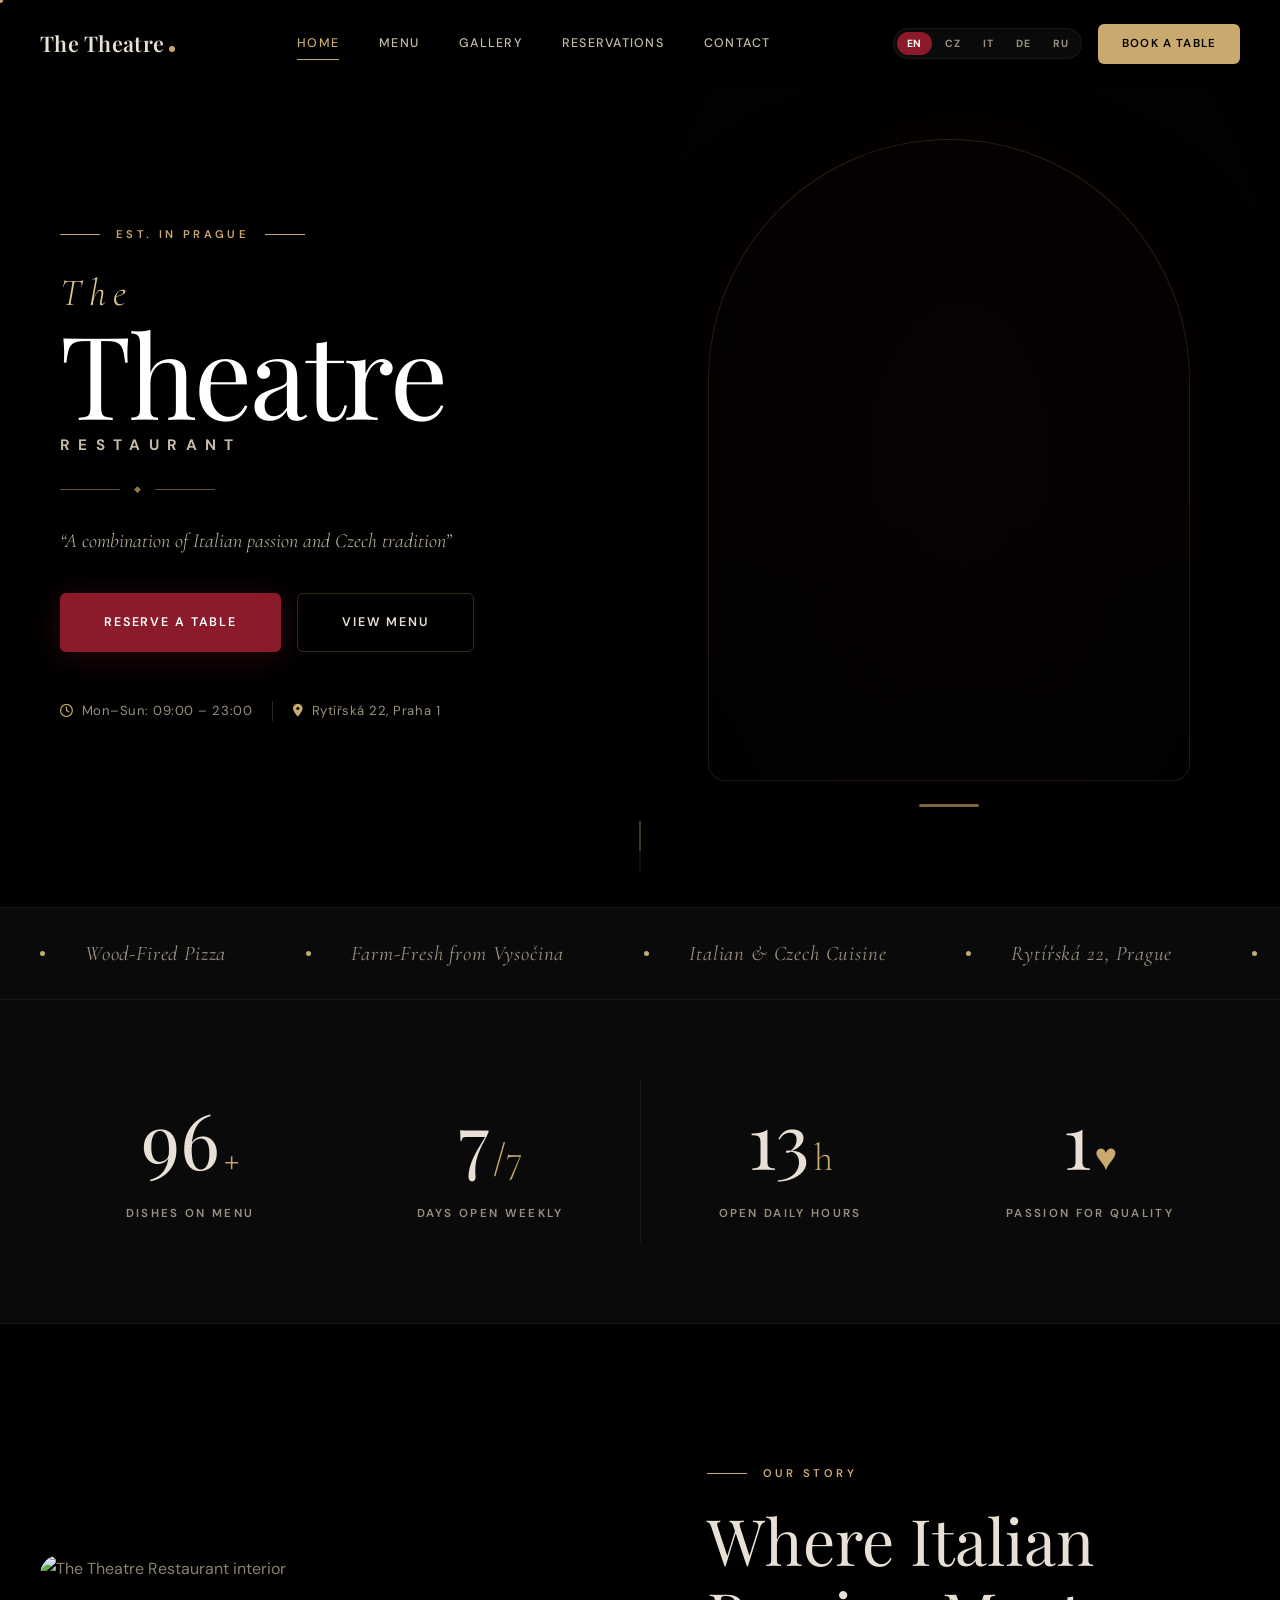
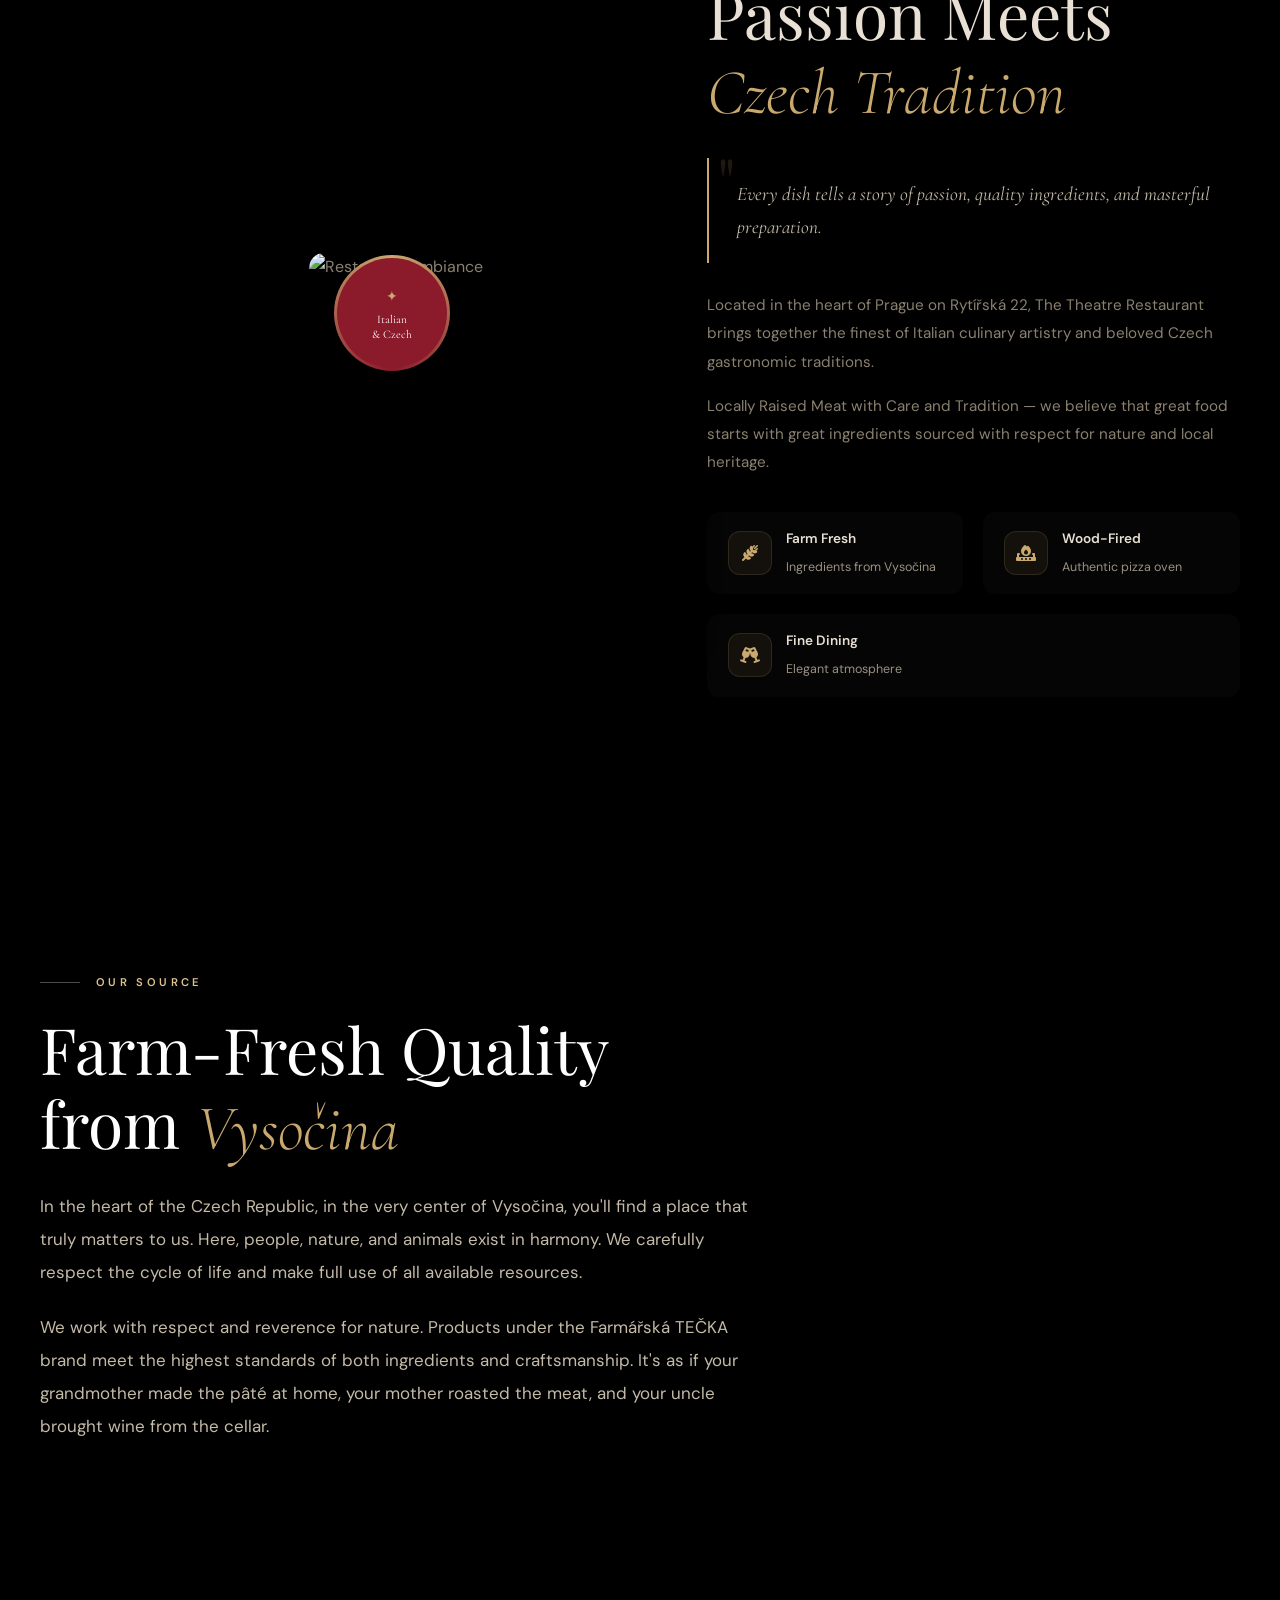
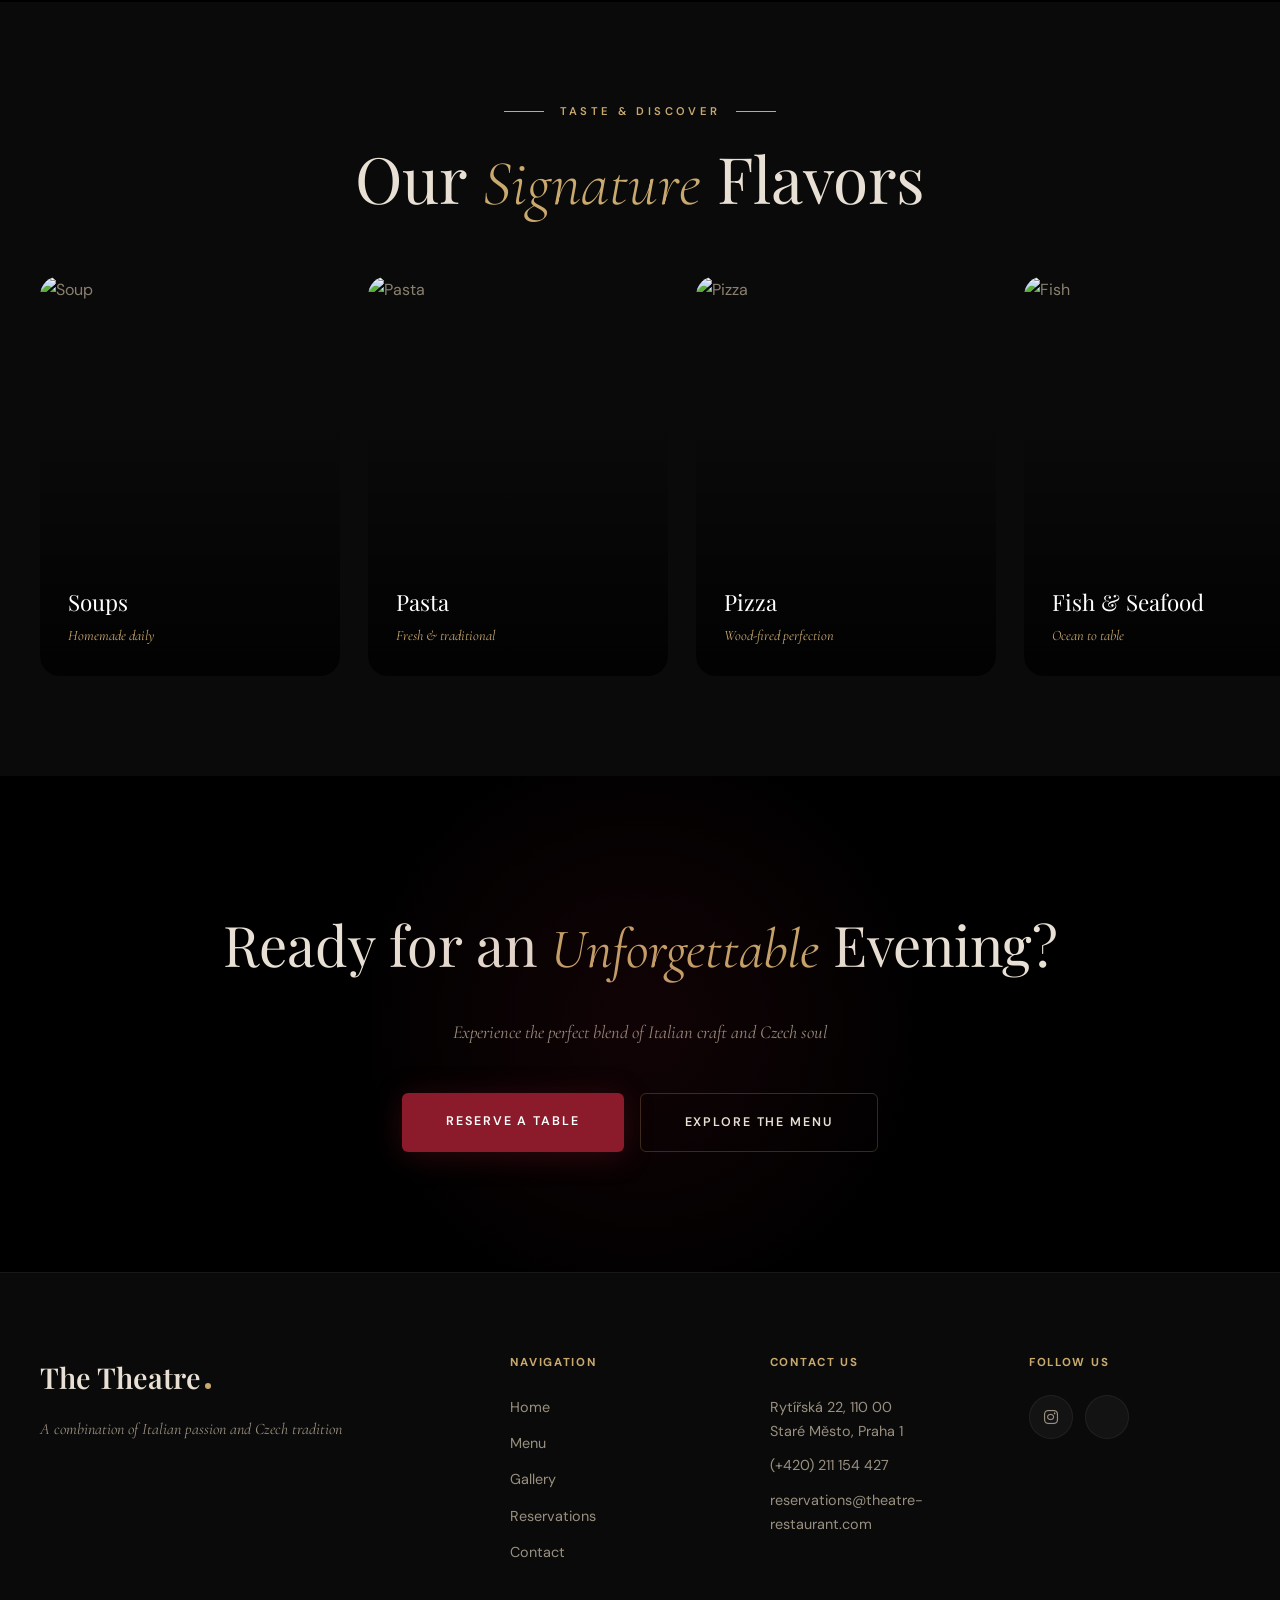
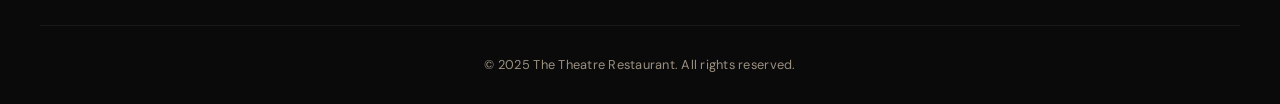
==== commit 66741b46: "Redesign: split-screen hero, add Russian language, add RU button to all pages" ====
--- a/index.html
+++ b/index.html
@@ -52,6 +52,7 @@
                     <button class="lang-btn" data-lang="cs">CZ</button>
                     <button class="lang-btn" data-lang="it">IT</button>
                     <button class="lang-btn" data-lang="de">DE</button>
+                    <button class="lang-btn" data-lang="ru">RU</button>
                 </div>
                 <a href="reservations.html" class="nav-cta" data-i18n="nav.book">Book a Table</a>
                 <button class="hamburger" id="hamburger" aria-label="Menu">
@@ -71,51 +72,64 @@
     </div>
 
     <!-- ==================== HERO ==================== -->
-    <section class="hero-cin" id="hero">
-        <!-- Background -->
-        <div class="hero-cin-bg-wrap">
-            <div class="hero-cin-bg" id="heroCinBg" style="background-image: url('https://images.squarespace-cdn.com/content/v1/67d8b73ece40840cde478d43/10da3cb5-e94c-4bc4-a125-7e8a6ef0e000/DJI_20250313221331_0177_D+%281%29.JPG?format=2500w')"></div>
-            <div class="hero-cin-overlay"></div>
-        </div>
-
-        <!-- Main content — centered -->
-        <div class="hero-cin-content">
-            <div class="hero-cin-inner">
-                <div class="hero-cin-tag">
-                    <span class="hero-cin-tag-line"></span>
-                    <span data-i18n="hero.badge">Est. in Prague &mdash; Rytířská 22</span>
-                    <span class="hero-cin-tag-line"></span>
-                </div>
-
-                <h1 class="hero-cin-title">
-                    <span class="hero-cin-title-line hero-cin-title--sm"><span>The</span></span>
-                    <span class="hero-cin-title-line hero-cin-title--xl"><span>Theatre</span></span>
-                    <span class="hero-cin-title-line hero-cin-title--md"><span>Restaurant</span></span>
+    <section class="hero-stage" id="hero">
+        <div class="hero-stage-bg">
+            <div class="hero-stage-gradient"></div>
+        </div>
+
+        <div class="hero-stage-inner">
+            <!-- Left: Content -->
+            <div class="hero-stage-content">
+                <div class="hero-stage-tag">
+                    <span class="tag-accent-line"></span>
+                    <span data-i18n="hero.badge">Est. in Prague</span>
+                    <span class="tag-accent-line"></span>
+                </div>
+
+                <h1 class="hero-stage-title">
+                    <span class="hst-line hst-the"><span>The</span></span>
+                    <span class="hst-line hst-main"><span>Theatre</span></span>
+                    <span class="hst-line hst-rest"><span>Restaurant</span></span>
                 </h1>
 
-                <p class="hero-cin-subtitle" data-i18n="hero.subtitle">&ldquo;A combination of Italian passion and Czech tradition&rdquo;</p>
-
-                <div class="hero-cin-actions">
+                <div class="hero-stage-divider">
+                    <span class="hsd-line"></span>
+                    <span class="hsd-diamond">&#9670;</span>
+                    <span class="hsd-line"></span>
+                </div>
+
+                <p class="hero-stage-subtitle" data-i18n="hero.subtitle">&ldquo;A combination of Italian passion and Czech tradition&rdquo;</p>
+
+                <div class="hero-stage-actions">
                     <a href="reservations.html" class="btn btn-primary" data-i18n="hero.reserve">Reserve a Table</a>
                     <a href="menu.html" class="btn btn-outline" data-i18n="hero.viewMenu">View Menu</a>
                 </div>
 
-                <div class="hero-cin-meta">
-                    <div class="hero-cin-meta-item">
+                <div class="hero-stage-meta">
+                    <div class="hsm-item">
                         <i class="fa-regular fa-clock"></i>
                         <span data-i18n="hero.hours">Mon&ndash;Sun: 09:00 &ndash; 23:00</span>
                     </div>
-                    <div class="hero-cin-meta-sep"></div>
-                    <div class="hero-cin-meta-item">
+                    <div class="hsm-sep"></div>
+                    <div class="hsm-item">
                         <i class="fa-solid fa-location-dot"></i>
                         <span>Rytířská 22, Praha 1</span>
                     </div>
                 </div>
             </div>
+
+            <!-- Right: Image in arch frame -->
+            <div class="hero-stage-visual">
+                <div class="hero-stage-frame">
+                    <img src="https://images.squarespace-cdn.com/content/v1/67d8b73ece40840cde478d43/10da3cb5-e94c-4bc4-a125-7e8a6ef0e000/DJI_20250313221331_0177_D+%281%29.JPG?format=1500w" alt="The Theatre Restaurant" class="hero-stage-img" loading="eager">
+                    <div class="hero-stage-frame-glow"></div>
+                </div>
+                <div class="hero-stage-frame-accent"></div>
+            </div>
         </div>
 
         <!-- Scroll indicator -->
-        <div class="hero-cin-scroll">
+        <div class="hero-stage-scroll">
             <div class="scroll-line-wrap"><div class="scroll-line-inner"></div></div>
         </div>
     </section>
--- a/css/style.css
+++ b/css/style.css
@@ -393,6 +393,260 @@
     border-radius: 1px; animation: scrollLine 2s ease-in-out infinite;
 }
 @keyframes scrollLine { 0% { transform: translateY(-100%); } 100% { transform: translateY(200%); } }
+
+/* ==================== HERO STAGE (Split Screen) ==================== */
+.hero-stage {
+    position: relative;
+    min-height: 100vh;
+    display: flex;
+    align-items: center;
+    overflow: hidden;
+    background: var(--clr-bg);
+}
+.hero-stage-bg {
+    position: absolute;
+    inset: 0;
+    pointer-events: none;
+}
+.hero-stage-gradient {
+    position: absolute;
+    top: -30%;
+    right: -10%;
+    width: 70%;
+    height: 160%;
+    background: radial-gradient(ellipse at center, rgba(139,26,43,0.06) 0%, transparent 70%);
+    pointer-events: none;
+}
+.hero-stage-inner {
+    display: grid;
+    grid-template-columns: 1fr 1fr;
+    gap: clamp(40px, 6vw, 80px);
+    max-width: var(--container);
+    margin: 0 auto;
+    padding: 140px clamp(24px, 5vw, 60px) 100px;
+    width: 100%;
+    align-items: center;
+    position: relative;
+    z-index: 2;
+}
+
+/* Tag */
+.hero-stage-tag {
+    display: flex;
+    align-items: center;
+    gap: 16px;
+    margin-bottom: 28px;
+    opacity: 0;
+    transform: translateY(16px);
+    transition: opacity 0.8s ease 0.3s, transform 0.8s ease 0.3s;
+    font-family: var(--f-body);
+    font-size: 0.7rem;
+    font-weight: 600;
+    letter-spacing: 0.3em;
+    text-transform: uppercase;
+    color: var(--clr-gold);
+}
+body.loaded .hero-stage-tag { opacity: 1; transform: translateY(0); }
+.tag-accent-line {
+    width: 40px;
+    height: 1px;
+    background: var(--clr-gold);
+    display: inline-block;
+}
+
+/* Title */
+.hero-stage-title { margin-bottom: 0; }
+.hst-line {
+    display: block;
+    overflow: hidden;
+    line-height: 1.1;
+}
+.hst-line span {
+    display: inline-block;
+    transform: translateY(110%);
+    opacity: 0;
+    transition: transform 1.2s var(--ease-out-expo), opacity 0.6s ease;
+}
+.hst-line.visible span { transform: translateY(0); opacity: 1; }
+
+.hst-the {
+    font-family: var(--f-accent);
+    font-size: clamp(1.5rem, 3vw, 2.4rem);
+    font-weight: 300;
+    font-style: italic;
+    letter-spacing: 0.2em;
+    color: var(--clr-gold-l);
+    padding-bottom: 4px;
+}
+.hst-main {
+    font-family: var(--f-heading);
+    font-size: clamp(4.5rem, 9vw, 8rem);
+    font-weight: 400;
+    letter-spacing: -0.02em;
+    color: #ffffff;
+    text-shadow: 0 4px 40px rgba(0,0,0,0.4);
+    line-height: 0.95;
+}
+.hst-rest {
+    font-family: var(--f-body);
+    font-size: clamp(0.7rem, 1.2vw, 0.95rem);
+    font-weight: 700;
+    letter-spacing: 0.55em;
+    text-transform: uppercase;
+    color: var(--clr-light-2);
+    padding-top: 10px;
+}
+
+/* Divider */
+.hero-stage-divider {
+    display: flex;
+    align-items: center;
+    gap: 14px;
+    margin: 28px 0;
+    opacity: 0;
+    transform: translateY(10px);
+    transition: opacity 0.8s ease 1s, transform 0.8s ease 1s;
+}
+body.loaded .hero-stage-divider { opacity: 1; transform: translateY(0); }
+.hsd-line {
+    flex: 0 1 60px;
+    height: 1px;
+    background: var(--clr-gold);
+    opacity: 0.5;
+}
+.hsd-diamond {
+    color: var(--clr-gold);
+    font-size: 0.55rem;
+    opacity: 0.7;
+}
+
+/* Subtitle */
+.hero-stage-subtitle {
+    font-family: var(--f-accent);
+    font-size: clamp(1rem, 2vw, 1.25rem);
+    color: var(--clr-light-2);
+    font-style: italic;
+    font-weight: 300;
+    margin-bottom: 36px;
+    line-height: 1.6;
+    opacity: 0;
+    transform: translateY(16px);
+    transition: opacity 0.8s ease 1.2s, transform 0.8s ease 1.2s;
+}
+body.loaded .hero-stage-subtitle { opacity: 1; transform: translateY(0); }
+
+/* Actions */
+.hero-stage-actions {
+    display: flex;
+    gap: 16px;
+    flex-wrap: wrap;
+    margin-bottom: 48px;
+    opacity: 0;
+    transform: translateY(16px);
+    transition: opacity 0.8s ease 1.4s, transform 0.8s ease 1.4s;
+}
+body.loaded .hero-stage-actions { opacity: 1; transform: translateY(0); }
+
+/* Meta info */
+.hero-stage-meta {
+    display: flex;
+    align-items: center;
+    gap: 20px;
+    opacity: 0;
+    transform: translateY(16px);
+    transition: opacity 0.8s ease 1.6s, transform 0.8s ease 1.6s;
+}
+body.loaded .hero-stage-meta { opacity: 1; transform: translateY(0); }
+.hsm-item {
+    display: flex;
+    align-items: center;
+    gap: 8px;
+    font-size: 0.82rem;
+    color: var(--clr-light-3);
+    letter-spacing: 0.04em;
+}
+.hsm-item i { color: var(--clr-gold); font-size: 0.8rem; }
+.hsm-sep { width: 1px; height: 20px; background: rgba(255,255,255,0.15); }
+
+/* Visual / Image */
+.hero-stage-visual {
+    position: relative;
+    display: flex;
+    flex-direction: column;
+    align-items: center;
+}
+.hero-stage-frame {
+    position: relative;
+    width: 100%;
+    max-width: 480px;
+    aspect-ratio: 3/4;
+    border-radius: 240px 240px 16px 16px;
+    overflow: hidden;
+    box-shadow:
+        0 40px 100px rgba(0,0,0,0.5),
+        0 0 0 1px rgba(201,169,110,0.2);
+}
+.hero-stage-img {
+    width: 100%;
+    height: 100%;
+    object-fit: cover;
+    transform: scale(1.05);
+    transition: transform 12s ease;
+}
+.hero-stage-frame:hover .hero-stage-img { transform: scale(1.12); }
+.hero-stage-frame-glow {
+    position: absolute;
+    inset: 0;
+    background: linear-gradient(180deg, transparent 50%, rgba(0,0,0,0.4) 100%);
+    pointer-events: none;
+}
+.hero-stage-frame-accent {
+    width: 60px;
+    height: 3px;
+    background: var(--clr-gold);
+    border-radius: 2px;
+    margin-top: 24px;
+    opacity: 0.6;
+}
+
+/* Scroll indicator */
+.hero-stage-scroll {
+    position: absolute;
+    bottom: 36px;
+    left: 50%;
+    transform: translateX(-50%);
+    z-index: 5;
+}
+
+/* Hero Stage responsive */
+@media (max-width: 992px) {
+    .hero-stage-inner {
+        grid-template-columns: 1fr;
+        gap: 48px;
+        text-align: center;
+        padding-top: 120px;
+    }
+    .hero-stage-tag { justify-content: center; }
+    .hero-stage-actions { justify-content: center; }
+    .hero-stage-meta { justify-content: center; flex-wrap: wrap; }
+    .hero-stage-divider { justify-content: center; }
+    .hero-stage-frame { max-width: 380px; }
+    .hero-stage-visual { order: -1; }
+}
+@media (max-width: 768px) {
+    .hst-main { font-size: clamp(3.5rem, 14vw, 6rem); }
+    .hst-the { font-size: clamp(1.2rem, 3vw, 1.8rem); }
+    .hst-rest { letter-spacing: 0.3em; }
+    .hero-stage-actions { flex-direction: column; align-items: center; }
+    .hero-stage-actions .btn { width: 100%; max-width: 280px; }
+    .hero-stage-frame { max-width: 300px; border-radius: 150px 150px 12px 12px; }
+    .hero-stage-meta { flex-direction: column; gap: 10px; }
+    .hsm-sep { display: none; }
+}
+@media (max-width: 480px) {
+    .hst-main { font-size: 3rem; }
+    .hero-stage-frame { max-width: 240px; border-radius: 120px 120px 10px 10px; }
+}
 
 /* ==================== EXPERIENCE NUMBERS ==================== */
 .numbers-section {
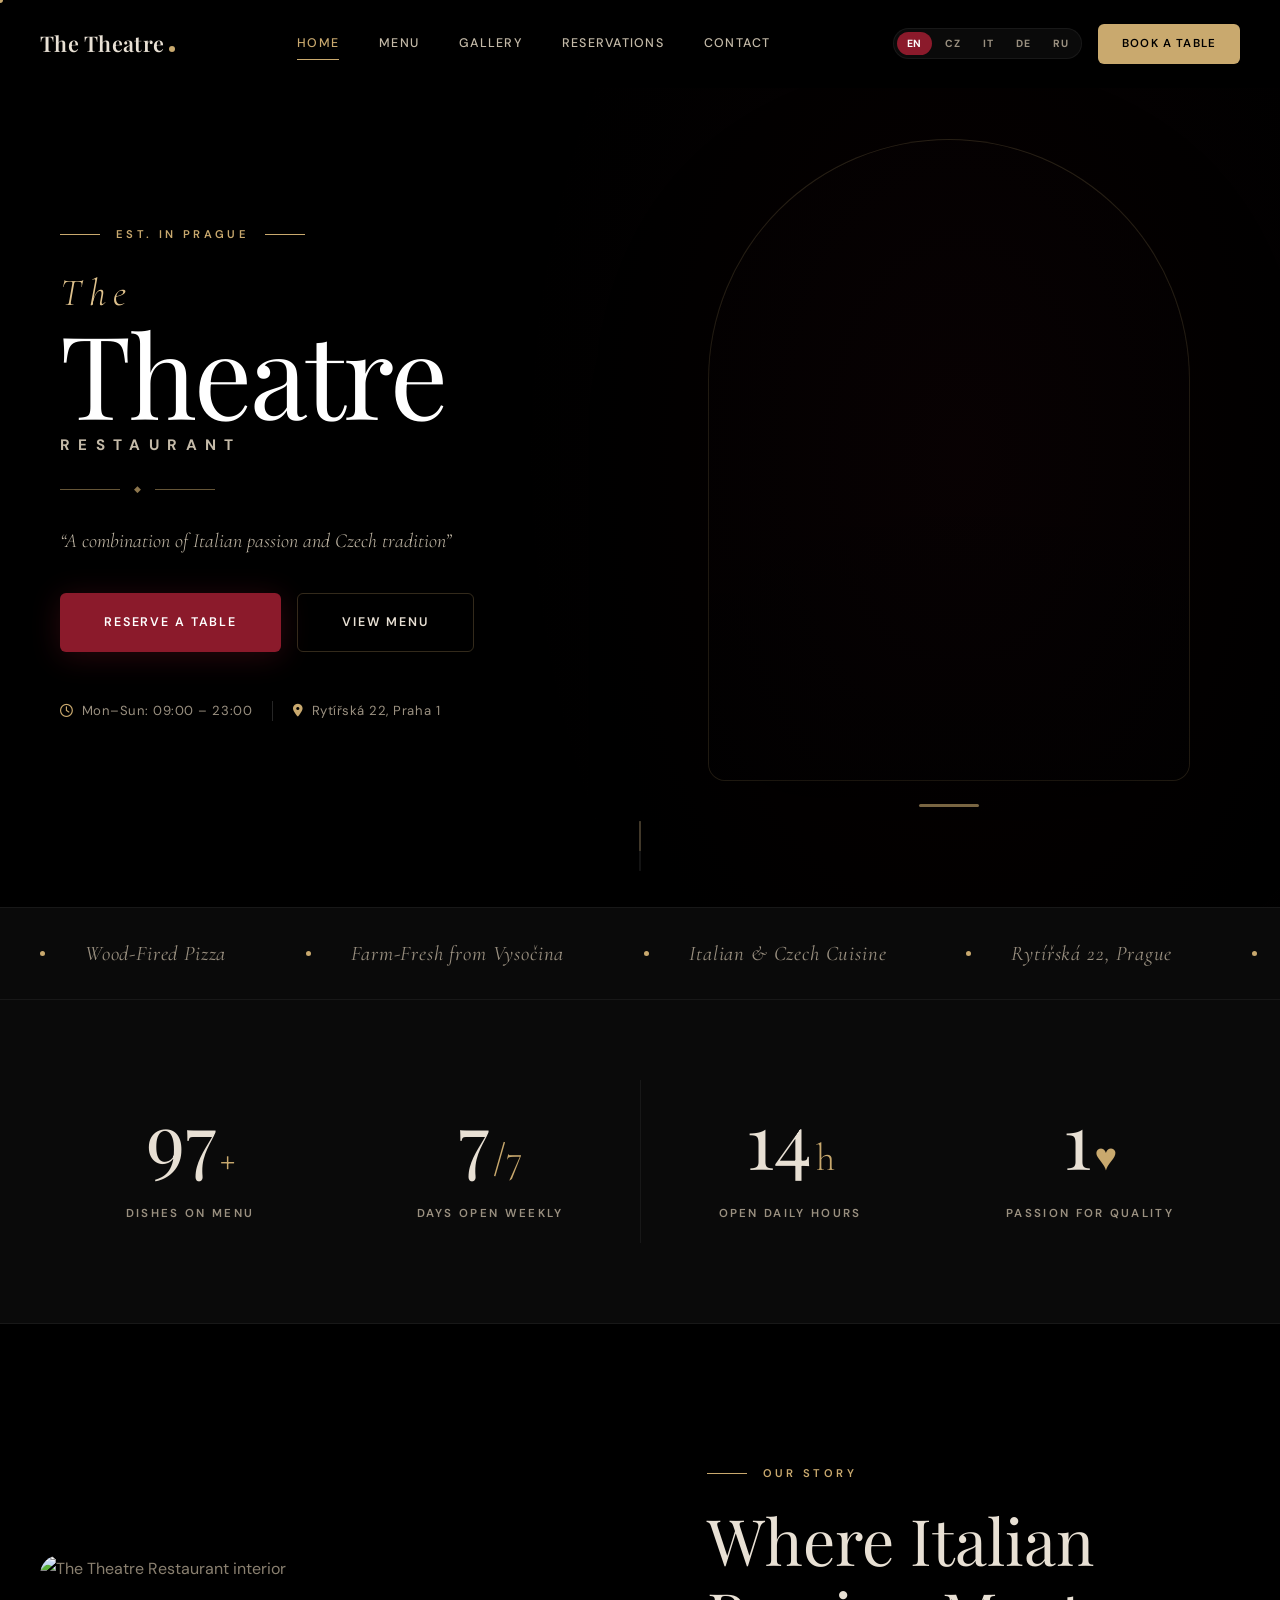
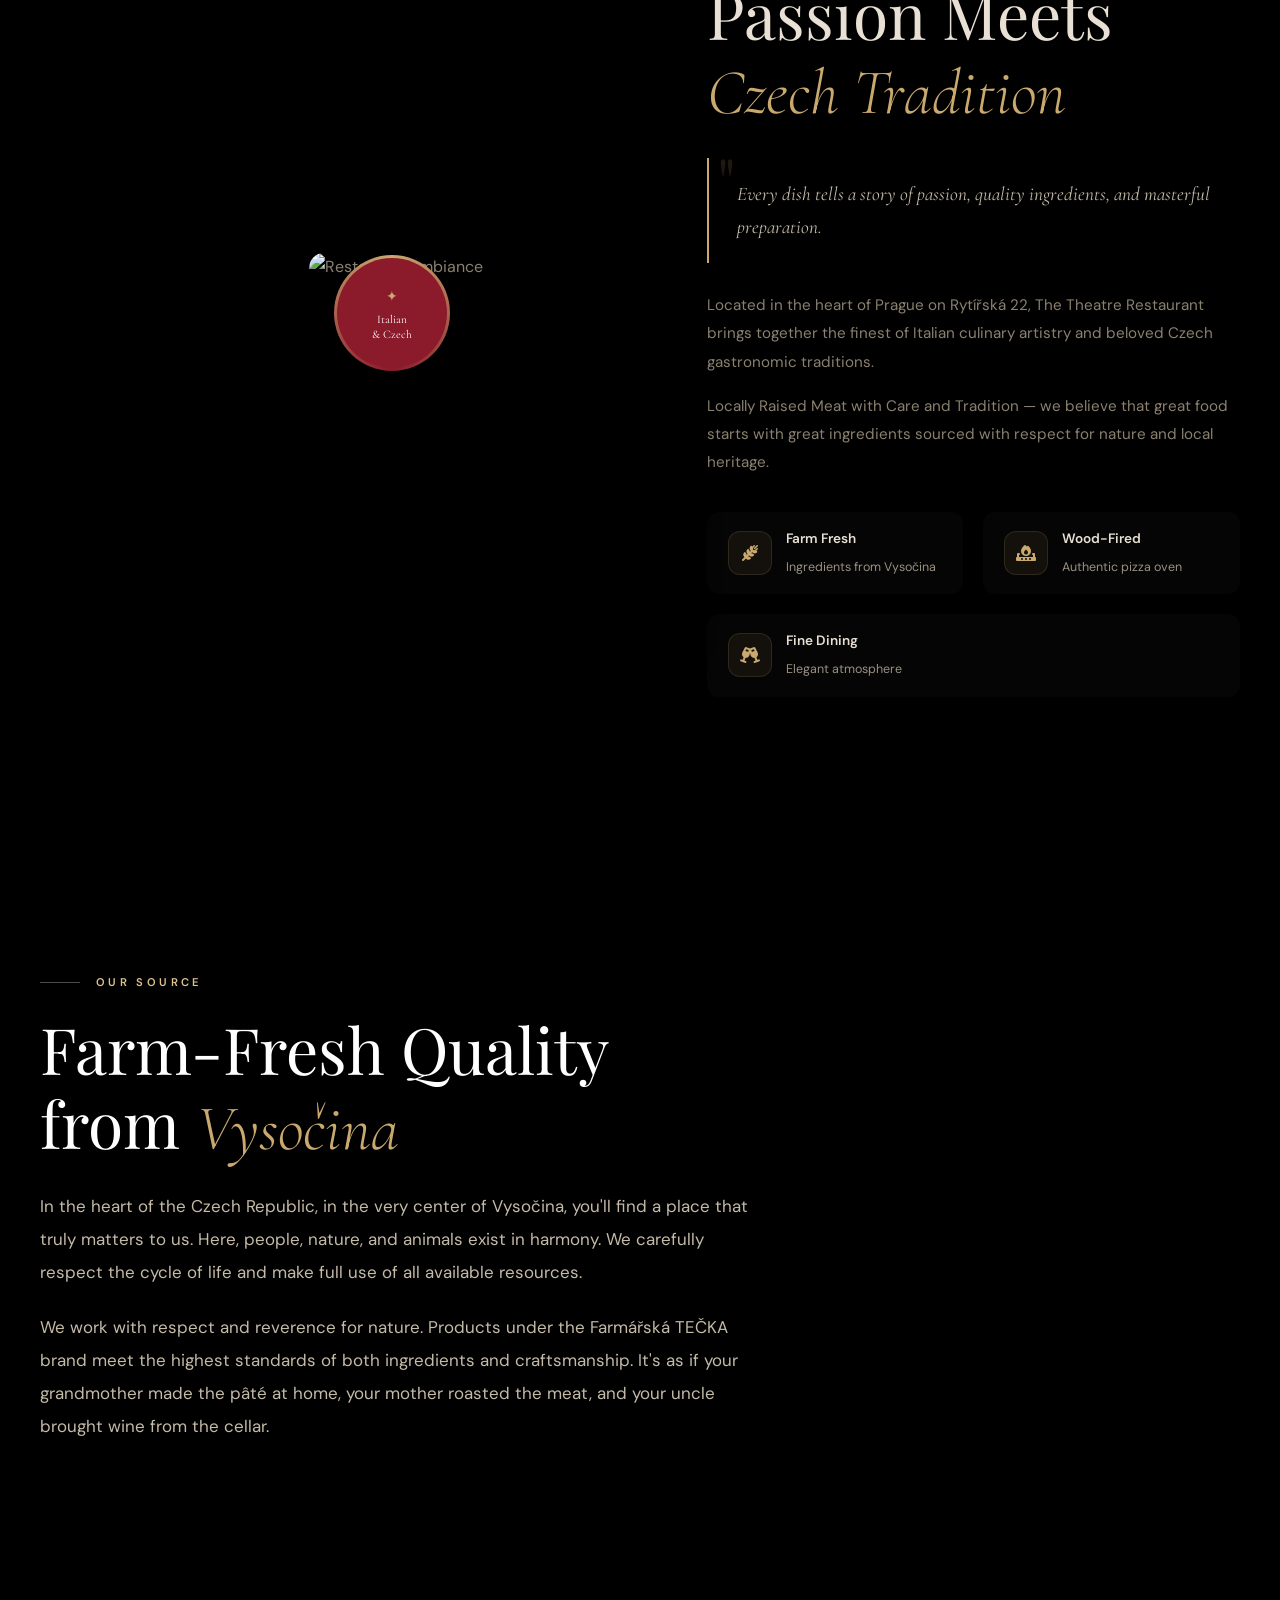
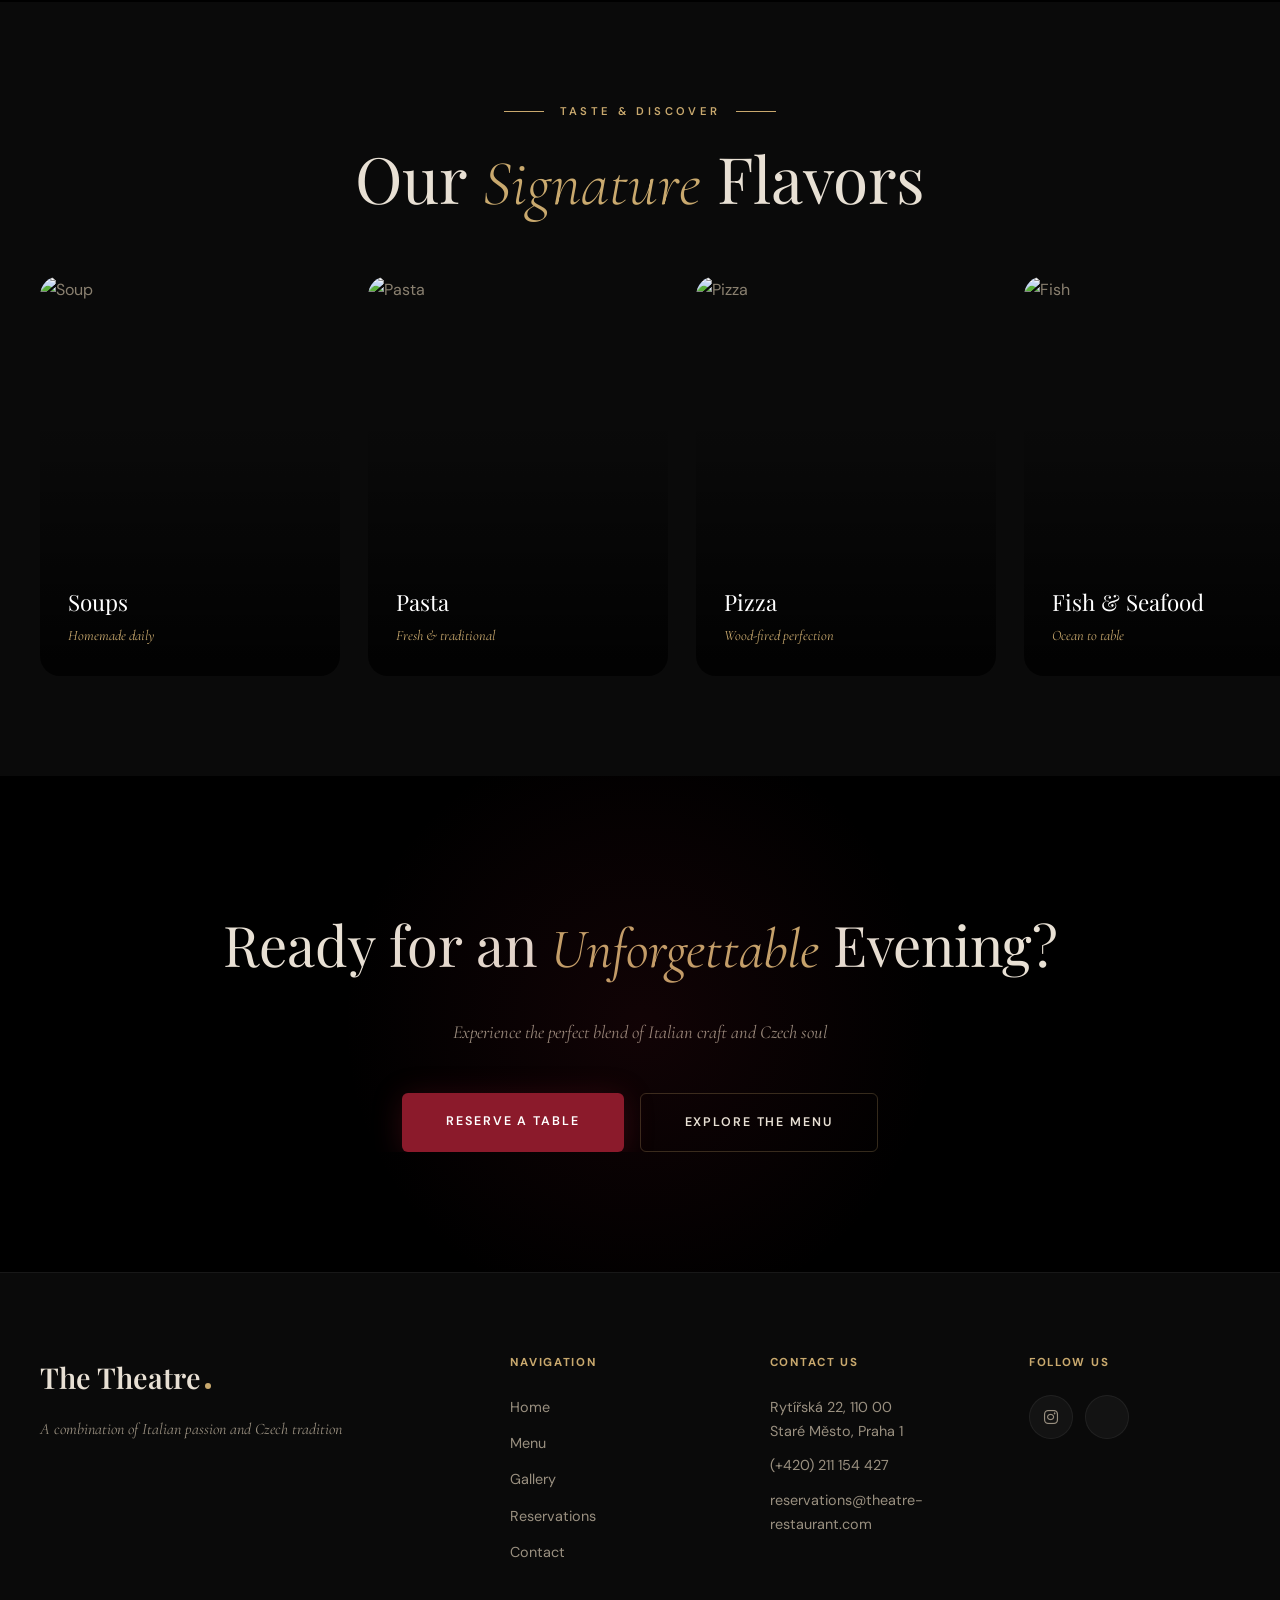
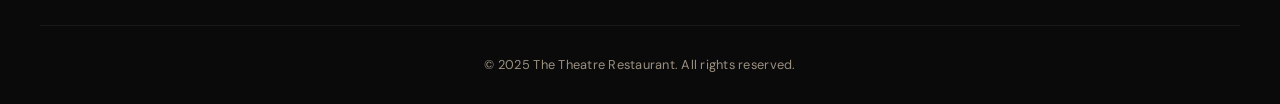
==== commit 57a659e1: "fix: responsive overflow + add theatre curtain intro animation" ====
--- a/index.html
+++ b/index.html
@@ -27,10 +27,25 @@
     <div class="cursor-dot" id="cursorDot"></div>
     <div class="cursor-ring" id="cursorRing"></div>
 
-    <!-- Preloader -->
-    <div id="preloader">
-        <div class="preloader-text"><span>The Theatre</span></div>
-        <div class="preloader-bar"></div>
+    <!-- Intro / Curtain Animation -->
+    <div id="preloader" class="curtain-intro">
+        <!-- Top drape (valance) -->
+        <div class="curtain-valance"></div>
+        <!-- Left curtain -->
+        <div class="curtain-half curtain-left">
+            <div class="curtain-fabric"></div>
+        </div>
+        <!-- Right curtain -->
+        <div class="curtain-half curtain-right">
+            <div class="curtain-fabric"></div>
+        </div>
+        <!-- Center content -->
+        <div class="curtain-center">
+            <div class="curtain-diamond">&#9670;</div>
+            <div class="curtain-logo">The Theatre</div>
+            <div class="curtain-sub">Restaurant</div>
+            <div class="curtain-line"></div>
+        </div>
     </div>
 
     <!-- ==================== NAVIGATION ==================== -->
--- a/css/style.css
+++ b/css/style.css
@@ -41,7 +41,7 @@
 
 /* ==================== RESET ==================== */
 *, *::before, *::after { box-sizing: border-box; margin: 0; padding: 0; }
-html { scroll-behavior: smooth; -webkit-font-smoothing: antialiased; -moz-osx-font-smoothing: grayscale; }
+html { scroll-behavior: smooth; -webkit-font-smoothing: antialiased; -moz-osx-font-smoothing: grayscale; overflow-x: hidden; }
 body {
     font-family: var(--f-body);
     font-size: 16px;
@@ -50,6 +50,8 @@
     background: #000000;
     background-image: none;
     overflow-x: hidden;
+    width: 100%;
+    max-width: 100vw;
 }
 body.no-scroll { overflow: hidden; }
 img { display: block; max-width: 100%; height: auto; }
@@ -100,31 +102,134 @@
     .cursor-ring.cursor-hover { width: 60px; height: 60px; left: -30px; top: -30px; border-color: var(--clr-primary); opacity: 0.7; }
 }
 
-/* ==================== PRELOADER ==================== */
-#preloader {
-    position: fixed; inset: 0;
-    background: var(--clr-bg); z-index: 99999;
-    display: flex; align-items: center; justify-content: center; flex-direction: column; gap: 24px;
-    transition: opacity 0.8s ease 0.1s, visibility 0.8s ease 0.1s;
-}
-#preloader.loaded { opacity: 0; visibility: hidden; pointer-events: none; }
-.preloader-text {
+/* ==================== CURTAIN INTRO ==================== */
+.curtain-intro {
+    position: fixed; inset: 0; z-index: 99999;
+    display: flex; align-items: center; justify-content: center;
+    pointer-events: all;
+    overflow: hidden;
+}
+.curtain-intro.loaded {
+    pointer-events: none;
+}
+
+/* Curtain halves */
+.curtain-half {
+    position: absolute; top: 0; width: 50%; height: 100%;
+    z-index: 2;
+    transition: transform 1.4s cubic-bezier(0.77, 0, 0.175, 1);
+}
+.curtain-left { left: 0; transform-origin: left center; }
+.curtain-right { right: 0; transform-origin: right center; }
+.curtain-intro.loaded .curtain-left { transform: translateX(-100%); }
+.curtain-intro.loaded .curtain-right { transform: translateX(100%); }
+
+.curtain-fabric {
+    width: 100%; height: 100%;
+    background:
+        linear-gradient(180deg,
+            #5a0f1a 0%,
+            #8B1A2B 8%,
+            #6e1522 25%,
+            #8B1A2B 40%,
+            #7a1826 60%,
+            #8B1A2B 75%,
+            #5a0f1a 100%
+        );
+    position: relative;
+}
+/* Curtain fold effect */
+.curtain-left .curtain-fabric {
+    box-shadow: inset -40px 0 60px rgba(0,0,0,0.4), inset 20px 0 30px rgba(255,255,255,0.03);
+    background:
+        repeating-linear-gradient(90deg,
+            transparent 0px,
+            rgba(0,0,0,0.06) 30px,
+            transparent 60px
+        ),
+        linear-gradient(180deg, #5a0f1a 0%, #8B1A2B 8%, #6e1522 25%, #8B1A2B 40%, #7a1826 60%, #8B1A2B 75%, #5a0f1a 100%);
+}
+.curtain-right .curtain-fabric {
+    box-shadow: inset 40px 0 60px rgba(0,0,0,0.4), inset -20px 0 30px rgba(255,255,255,0.03);
+    background:
+        repeating-linear-gradient(90deg,
+            transparent 0px,
+            rgba(0,0,0,0.06) 30px,
+            transparent 60px
+        ),
+        linear-gradient(180deg, #5a0f1a 0%, #8B1A2B 8%, #6e1522 25%, #8B1A2B 40%, #7a1826 60%, #8B1A2B 75%, #5a0f1a 100%);
+}
+
+/* Top valance (decorative drape) */
+.curtain-valance {
+    position: absolute; top: 0; left: 0; width: 100%;
+    height: 60px; z-index: 3;
+    background:
+        radial-gradient(ellipse 80px 50px at 10% 0%, transparent 48%, #5a0f1a 50%, #8B1A2B 100%),
+        radial-gradient(ellipse 80px 50px at 30% 0%, transparent 48%, #5a0f1a 50%, #8B1A2B 100%),
+        radial-gradient(ellipse 80px 50px at 50% 0%, transparent 48%, #5a0f1a 50%, #8B1A2B 100%),
+        radial-gradient(ellipse 80px 50px at 70% 0%, transparent 48%, #5a0f1a 50%, #8B1A2B 100%),
+        radial-gradient(ellipse 80px 50px at 90% 0%, transparent 48%, #5a0f1a 50%, #8B1A2B 100%);
+    background-size: 100% 100%;
+    opacity: 0;
+    transition: opacity 0.6s ease 0.2s;
+}
+.curtain-intro.loaded .curtain-valance { opacity: 0; transition: opacity 0.4s ease; }
+
+/* Center content */
+.curtain-center {
+    position: relative; z-index: 4;
+    text-align: center;
+    display: flex; flex-direction: column; align-items: center; gap: 10px;
+}
+
+.curtain-diamond {
+    color: var(--clr-gold);
+    font-size: 1rem;
+    opacity: 0;
+    animation: curtainFadeUp 0.8s ease 0.3s forwards;
+}
+.curtain-logo {
     font-family: var(--f-heading);
-    font-size: clamp(2rem, 5vw, 3.5rem);
-    color: var(--clr-light); font-weight: 400; overflow: hidden;
-}
-.preloader-text span { display: inline-block; animation: preloaderReveal 1.2s var(--ease-out-expo) both; }
-@keyframes preloaderReveal { from { transform: translateY(100%); opacity: 0; } to { transform: translateY(0); opacity: 1; } }
-.preloader-bar { width: 120px; height: 1px; background: var(--clr-border); position: relative; overflow: hidden; }
-.preloader-bar::after {
-    content: ''; position: absolute; inset: 0;
+    font-size: clamp(2.5rem, 7vw, 5rem);
+    font-weight: 400;
+    color: var(--clr-light);
+    letter-spacing: 0.05em;
+    opacity: 0;
+    animation: curtainFadeUp 1s ease 0.5s forwards;
+}
+.curtain-sub {
+    font-family: var(--f-body);
+    font-size: clamp(0.6rem, 1.5vw, 0.85rem);
+    font-weight: 600;
+    letter-spacing: 0.5em;
+    text-transform: uppercase;
+    color: var(--clr-gold);
+    opacity: 0;
+    animation: curtainFadeUp 0.8s ease 0.8s forwards;
+}
+.curtain-line {
+    width: 60px; height: 1px;
     background: var(--clr-gold);
-    animation: preloaderScan 1.5s ease-in-out infinite;
-}
-@keyframes preloaderScan { 0% { transform: translateX(-100%); } 100% { transform: translateX(100%); } }
+    opacity: 0;
+    animation: curtainLineExpand 0.8s ease 1s forwards;
+}
+.curtain-intro.loaded .curtain-center {
+    opacity: 0;
+    transition: opacity 0.5s ease;
+}
+
+@keyframes curtainFadeUp {
+    from { opacity: 0; transform: translateY(20px); }
+    to { opacity: 1; transform: translateY(0); }
+}
+@keyframes curtainLineExpand {
+    from { opacity: 0; width: 0; }
+    to { opacity: 0.6; width: 60px; }
+}
 
 /* ==================== UTILITIES ==================== */
-.container { max-width: var(--container); margin: 0 auto; padding: 0 clamp(20px, 4vw, 40px); width: 100%; }
+.container { max-width: var(--container); margin: 0 auto; padding: 0 clamp(20px, 4vw, 40px); width: 100%; overflow-x: hidden; }
 .section { padding: var(--section-py) 0; position: relative; }
 
 .section-tag {
@@ -645,6 +750,7 @@
 }
 @media (max-width: 480px) {
     .hst-main { font-size: 3rem; }
+    .hst-rest { letter-spacing: 0.2em; }
     .hero-stage-frame { max-width: 240px; border-radius: 120px 120px 10px 10px; }
 }
 
@@ -689,7 +795,7 @@
 }
 
 /* ==================== EDITORIAL ABOUT ==================== */
-.editorial { background: var(--clr-bg); }
+.editorial { background: var(--clr-bg); overflow: hidden; }
 .editorial-layout {
     display: grid; grid-template-columns: 1.1fr 1fr;
     gap: 80px; align-items: center;
@@ -820,7 +926,7 @@
 }
 .page-hero-content {
     position: relative; z-index: 2; text-align: center;
-    padding: 56px 80px;
+    padding: 56px clamp(20px, 6vw, 80px);
     max-width: 860px;
     width: 90%;
     margin-top: 80px; /* push below navbar */
@@ -854,7 +960,7 @@
 /* (About section styles are now in the editorial section above) */
 
 /* ==================== FARM / VYSOČINA ==================== */
-.farm-section { position: relative; min-height: 85vh; display: flex; align-items: center; overflow: hidden; }
+.farm-section { position: relative; min-height: 85vh; display: flex; align-items: center; overflow: hidden; width: 100%; }
 .farm-bg {
     position: absolute; inset: 0; background-size: cover; background-position: center; background-attachment: fixed;
 }
@@ -891,7 +997,7 @@
 .showcase-card-label small { font-family: var(--f-accent); font-size: 0.9rem; color: var(--clr-gold); font-style: italic; }
 
 /* ==================== CTA BANNER ==================== */
-.cta-banner { padding: 120px 0; text-align: center; position: relative; overflow: hidden; background: var(--clr-bg); }
+.cta-banner { padding: 120px 0; text-align: center; position: relative; overflow: hidden; background: var(--clr-bg); width: 100%; }
 .cta-title {
     font-family: var(--f-heading); font-size: clamp(2rem, 5vw, 3.5rem);
     color: var(--clr-light); font-weight: 400; margin-bottom: 20px;
@@ -1222,8 +1328,8 @@
 [data-reveal] { opacity: 0; transition: opacity 0.9s var(--ease-out-expo), transform 0.9s var(--ease-out-expo); }
 [data-reveal="up"] { transform: translateY(50px); }
 [data-reveal="down"] { transform: translateY(-50px); }
-[data-reveal="left"] { transform: translateX(60px); }
-[data-reveal="right"] { transform: translateX(-60px); }
+[data-reveal="left"] { transform: translateX(40px); }
+[data-reveal="right"] { transform: translateX(-40px); }
 [data-reveal="scale"] { transform: scale(0.92); }
 [data-reveal].revealed { opacity: 1; transform: none; }
 
@@ -1311,6 +1417,8 @@
     .cta-banner { padding: 80px 0; }
     .numbers-grid { grid-template-columns: 1fr; }
     .number-value { font-size: 2.5rem; }
+    .hst-rest { letter-spacing: 0.15em; }
+    .page-hero-content { padding: 36px 16px; width: 95%; }
 }
 
 /* ==================== PRINT ==================== */
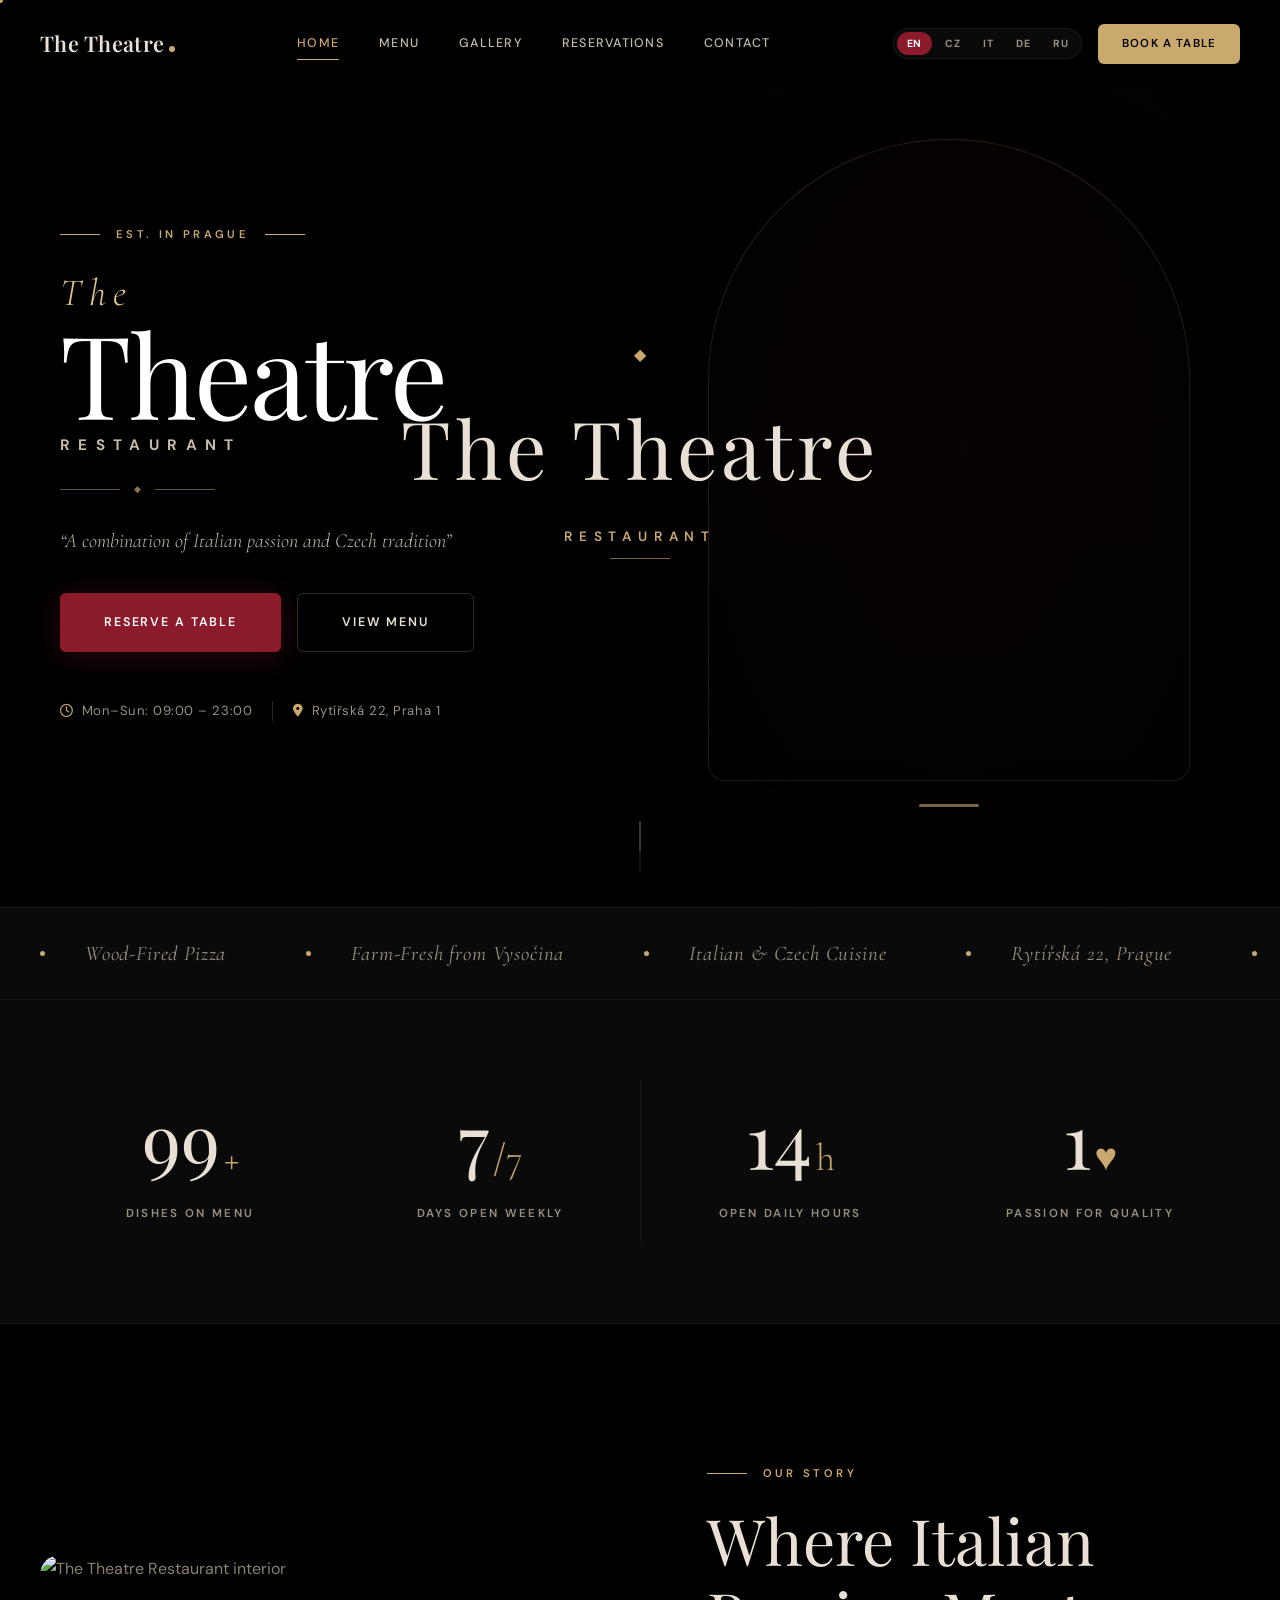
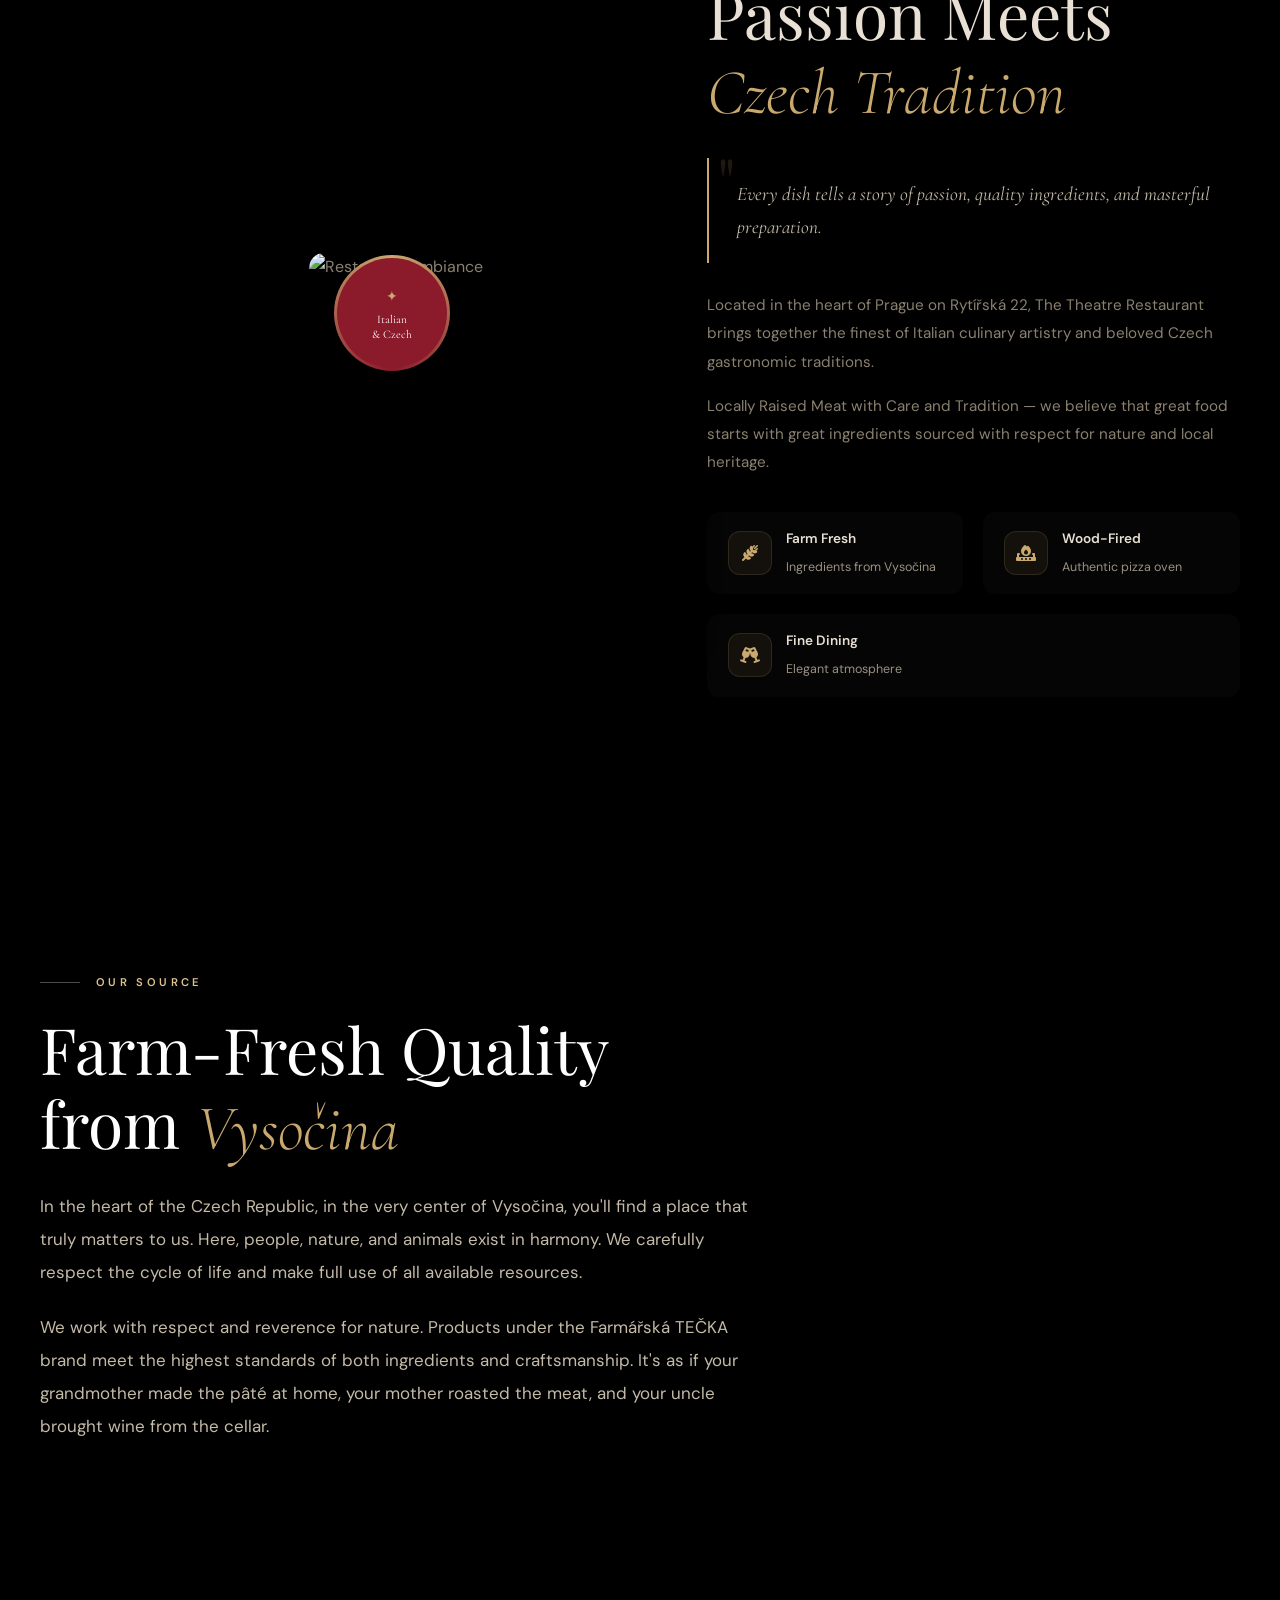
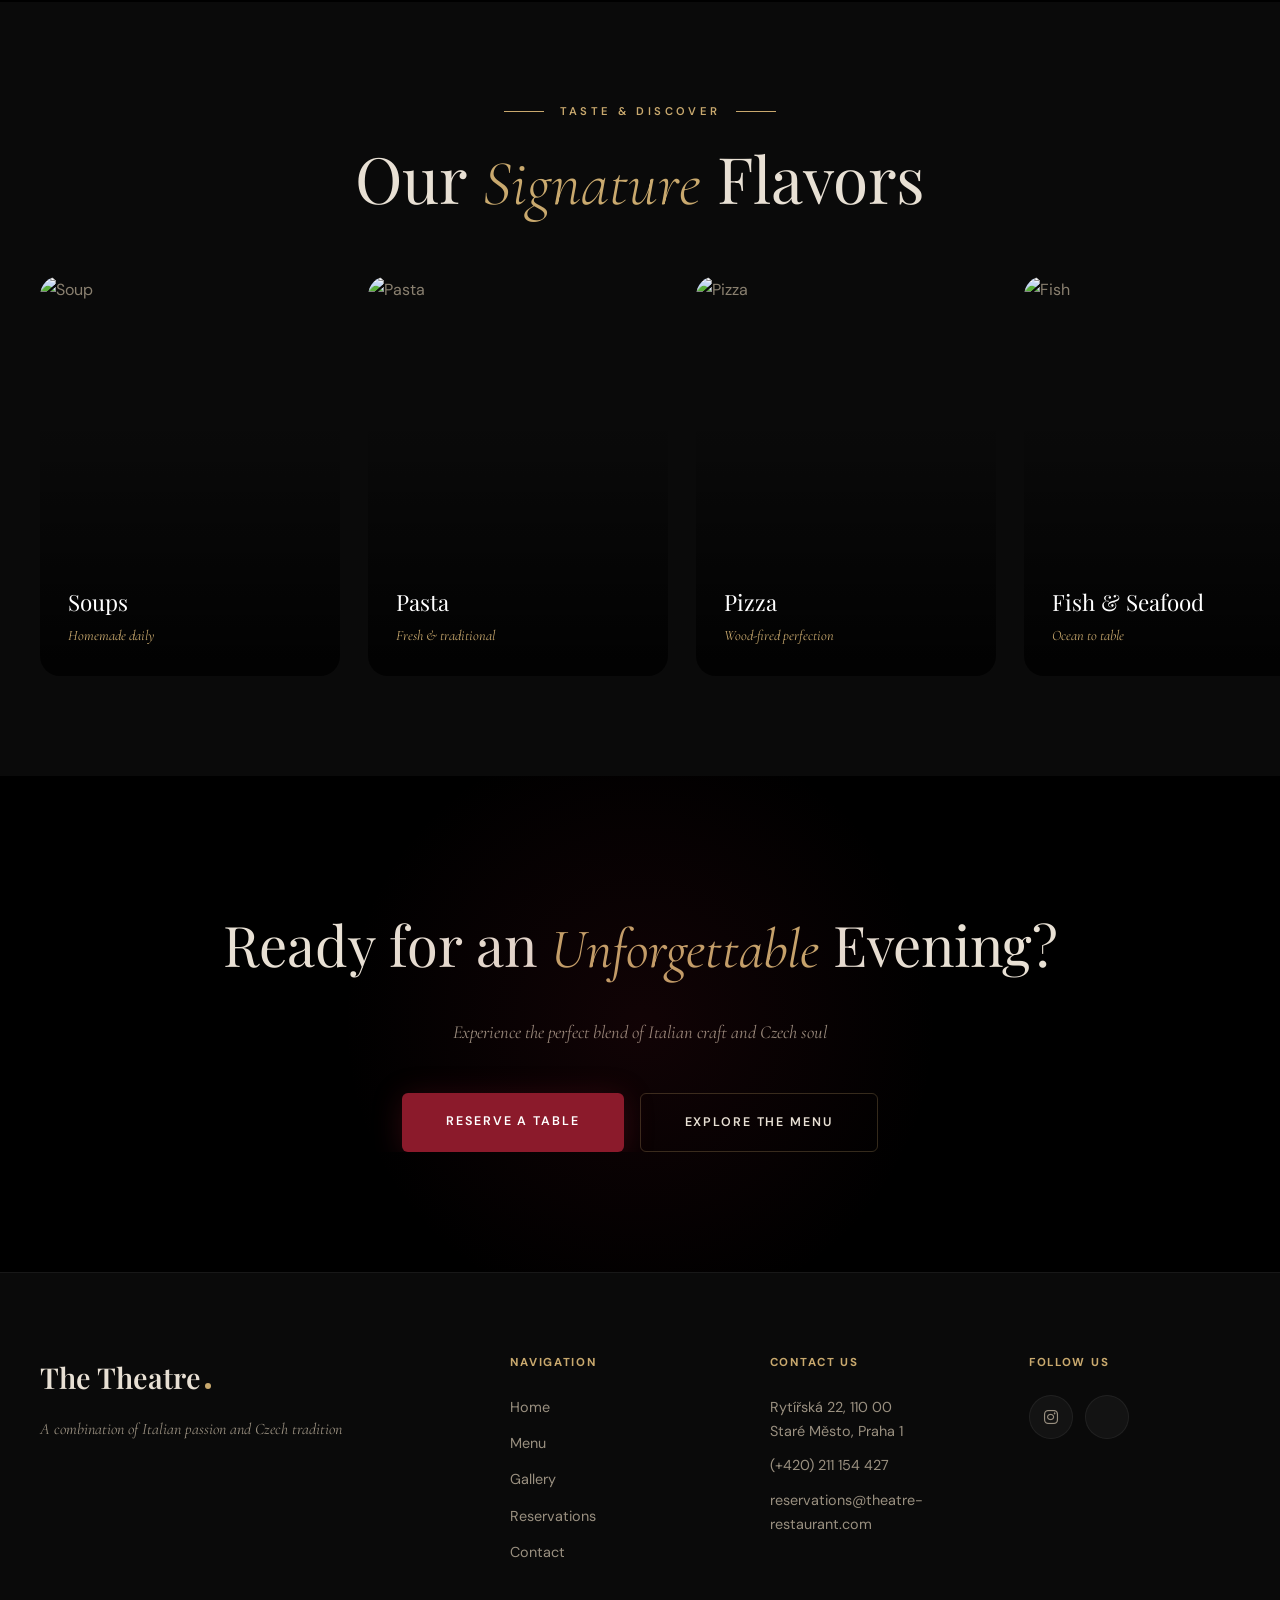
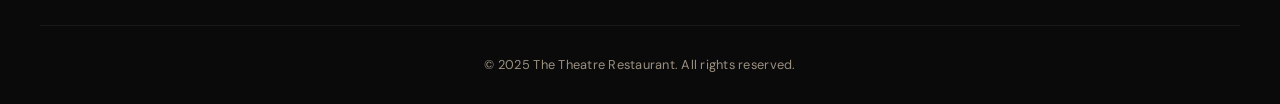
==== commit 608a3aba: "fix: eliminate curtain flicker on page navigation (inline head script)" ====
--- a/index.html
+++ b/index.html
@@ -14,6 +14,8 @@
     <link rel="stylesheet" href="https://cdnjs.cloudflare.com/ajax/libs/font-awesome/6.5.1/css/all.min.css">
     <!-- Styles -->
     <link rel="stylesheet" href="css/style.css">
+    <script>if(sessionStorage.getItem('curtainSeen')){document.documentElement.classList.add('no-curtain')}</script>
+    <style>.no-curtain #preloader{display:none!important}</style>
 </head>
 <body>
 
